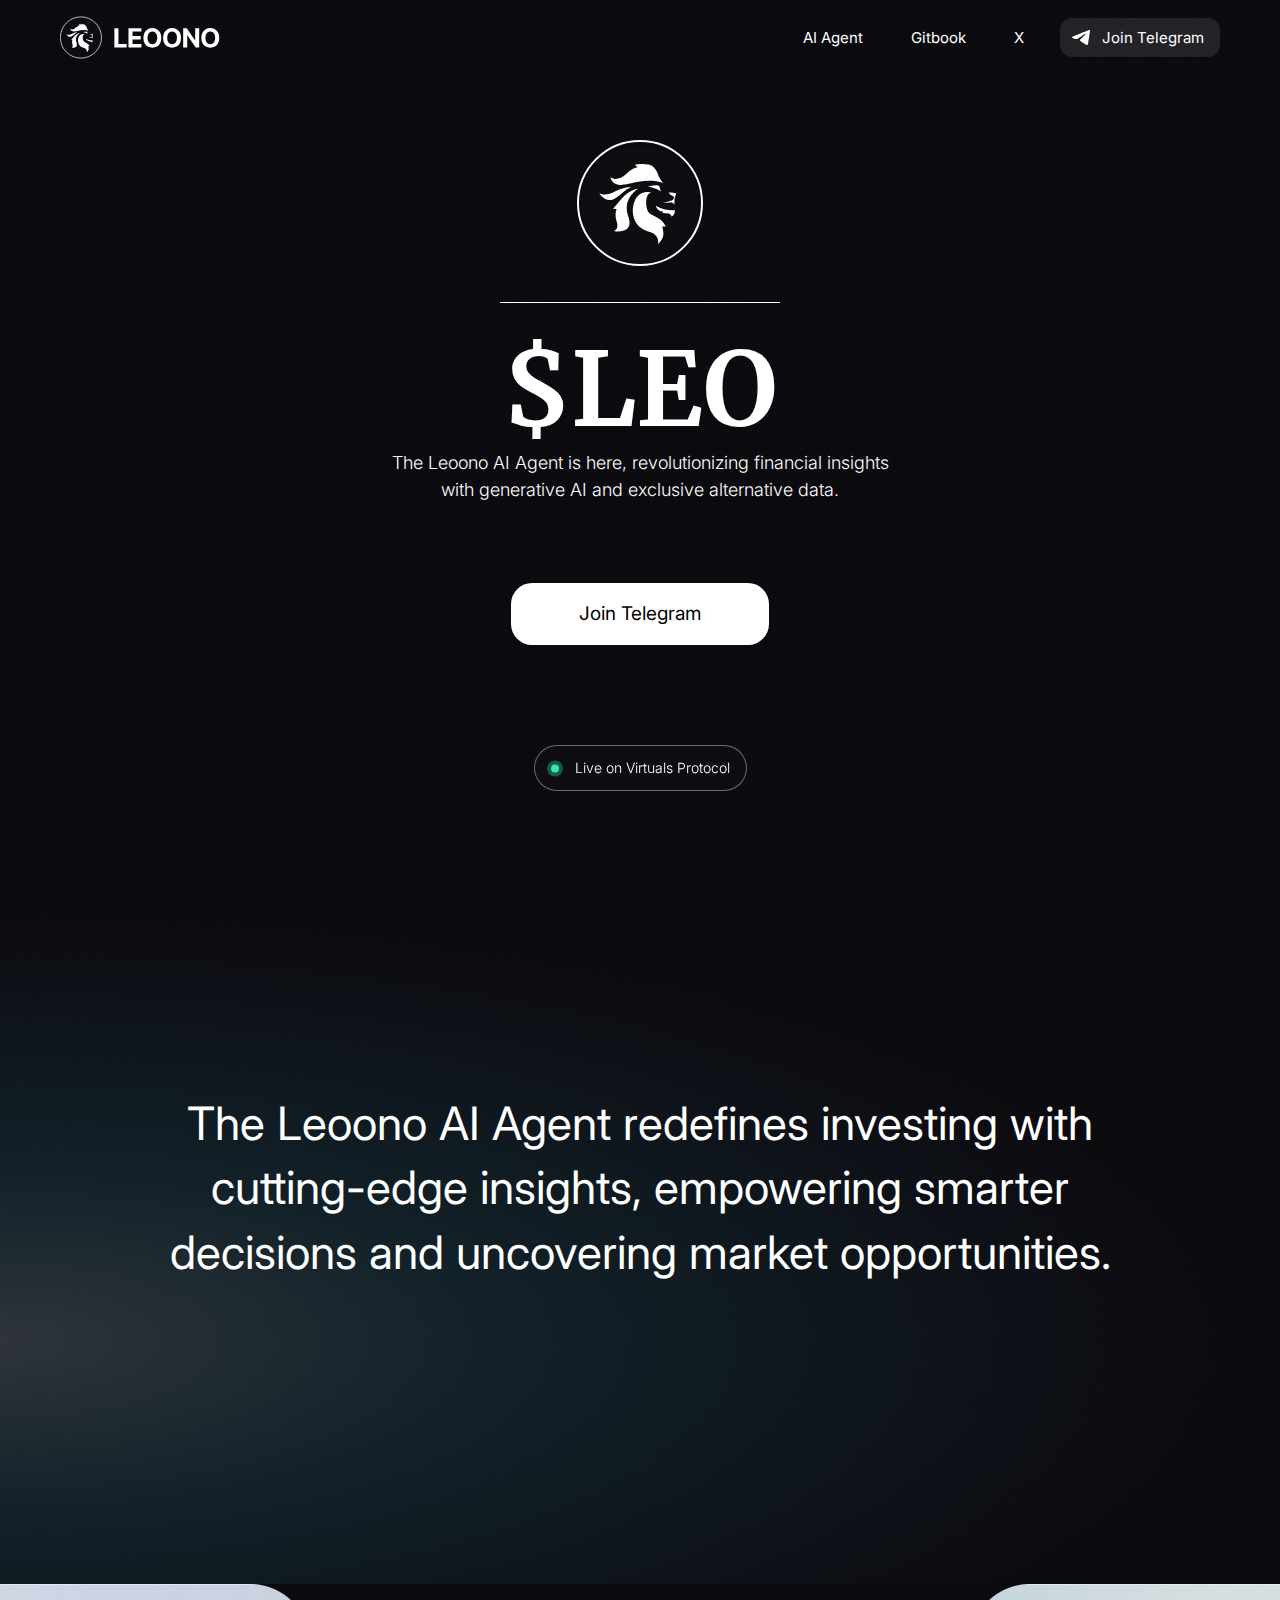
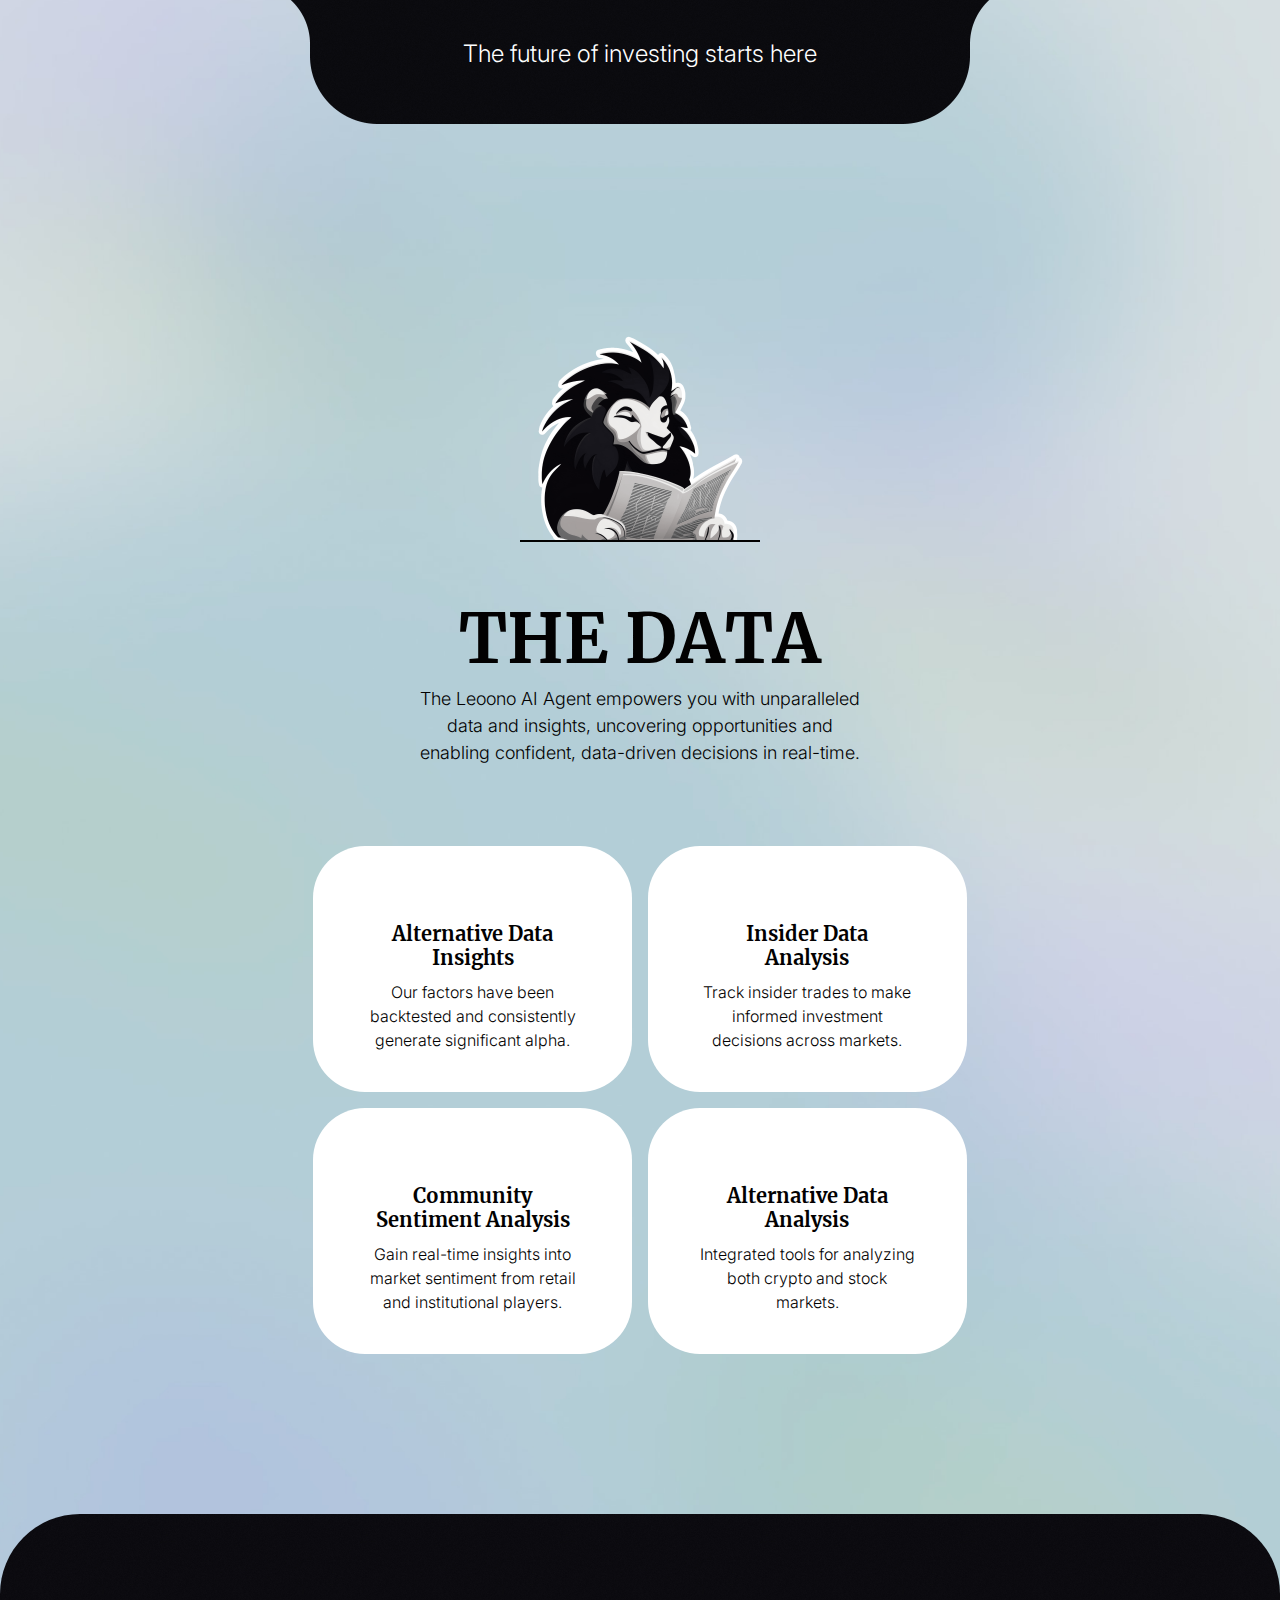
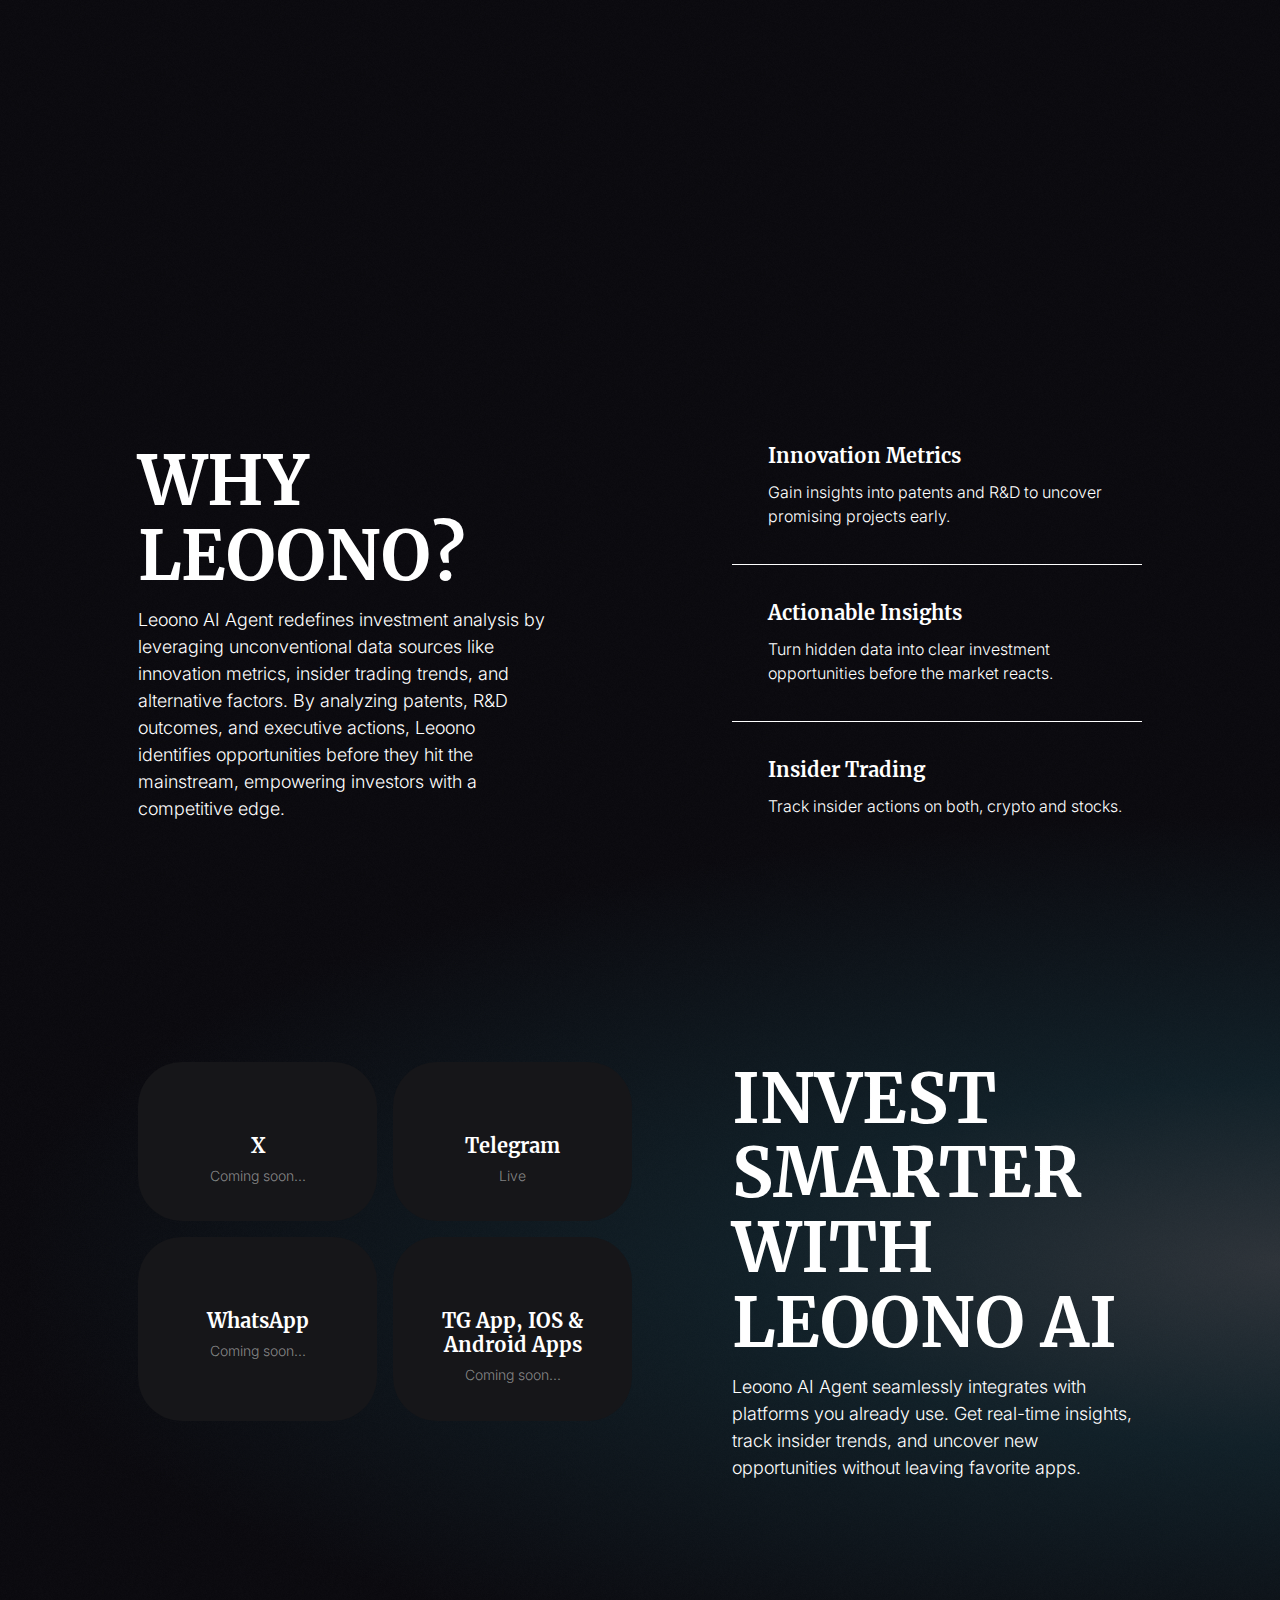
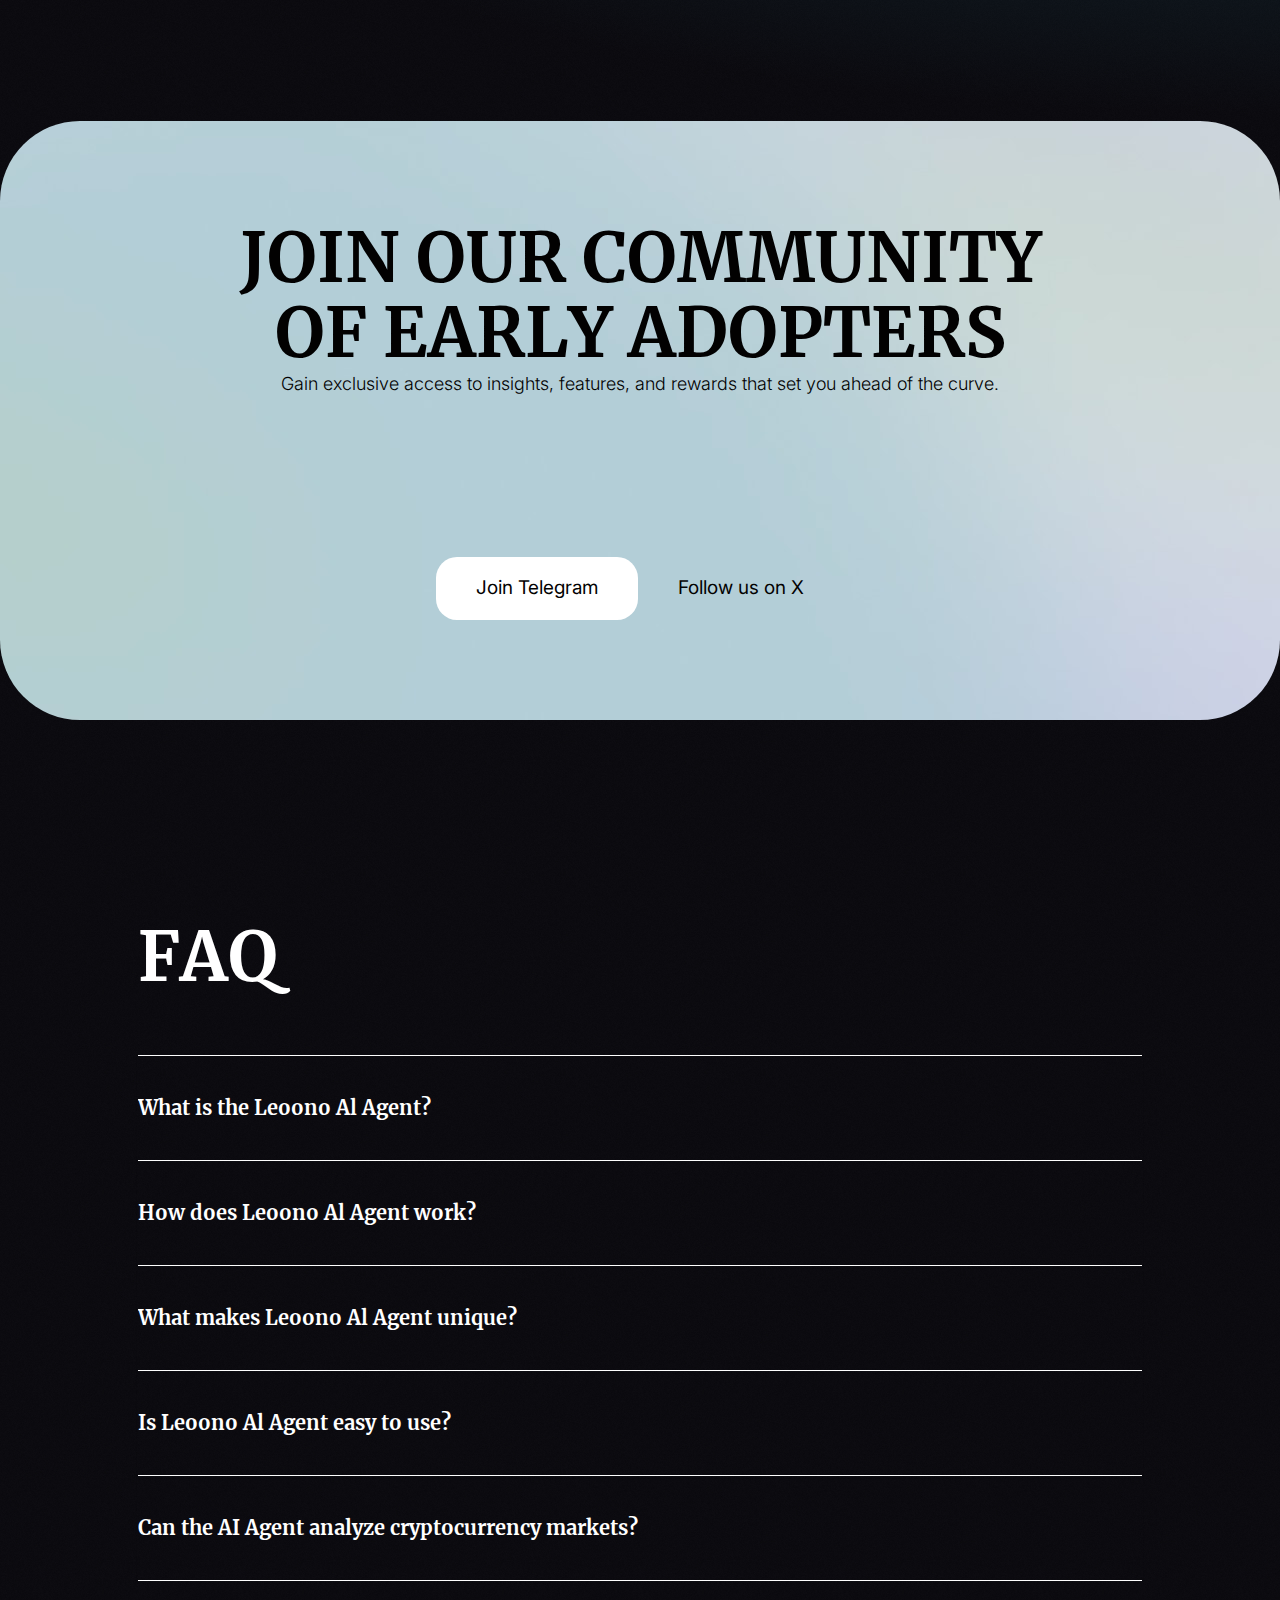
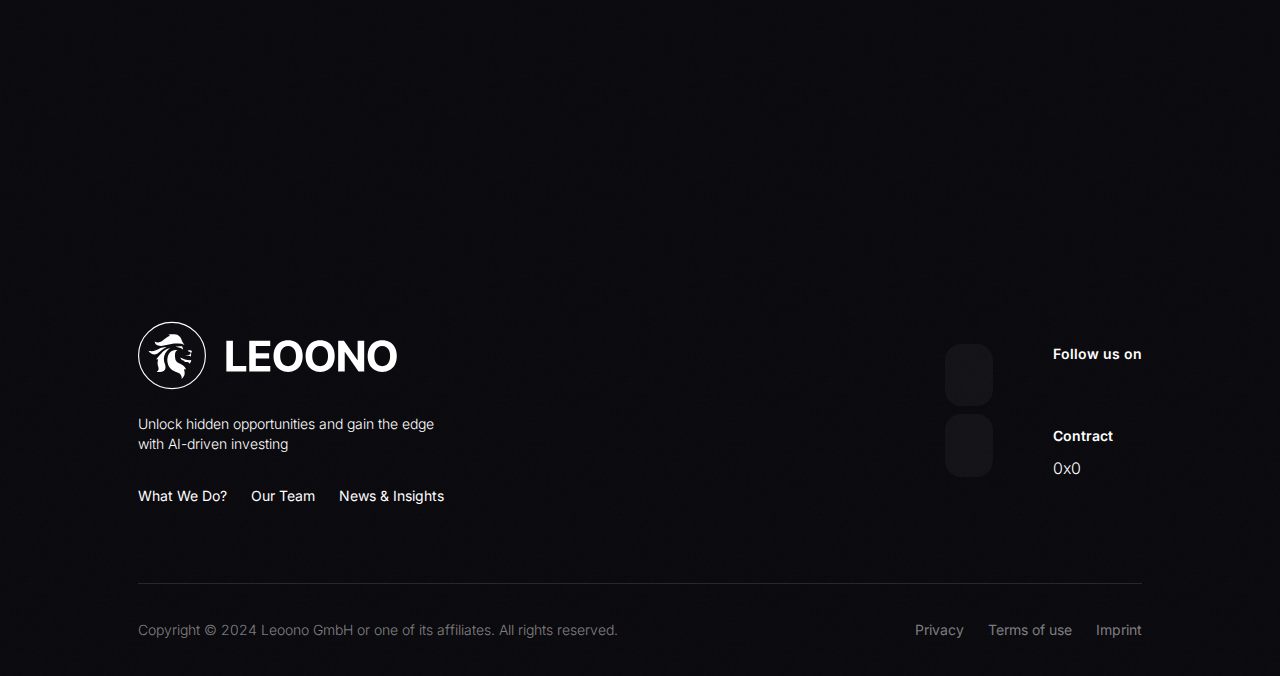
==== index-1.htm @ c2ebe798 "1" ====
﻿<!DOCTYPE html><!-- Last Published: Wed Jan 15 2025 14:28:00 GMT+0000 (Coordinated Universal Time) --><html data-wf-domain="agent.leoono.com" data-wf-page="677e5d6393283089925c8d5f" data-wf-site="677e5d6393283089925c8d58" lang="en"><head><meta charset="utf-8"><title>The Leoono AI Agent</title><meta content="Leoono AI Agent brings institutional-grade insights to everyday investors. Access unique data, insider trends, and cutting-edge analytics designed to empower smarter investment decisions" name="description"><meta content="The Leoono AI Agent" property="og:title"><meta content="Leoono AI Agent brings institutional-grade insights to everyday investors. Access unique data, insider trends, and cutting-edge analytics designed to empower smarter investment decisions" property="og:description"><meta content="https://cdn.prod.website-files.com/677e5d6393283089925c8d58/6787c1eefdd33c87a359457e_leo.png" property="og:image"><meta content="The Leoono AI Agent" property="twitter:title"><meta content="Leoono AI Agent brings institutional-grade insights to everyday investors. Access unique data, insider trends, and cutting-edge analytics designed to empower smarter investment decisions" property="twitter:description"><meta content="https://cdn.prod.website-files.com/677e5d6393283089925c8d58/6787c1eefdd33c87a359457e_leo.png" property="twitter:image"><meta property="og:type" content="website"><meta content="summary_large_image" name="twitter:card"><meta content="width=device-width, initial-scale=1" name="viewport"><link href="leoono-ai.b01bebd6c-1.css" rel="stylesheet" type="text/css"><link href="https://fonts.googleapis.com" rel="preconnect"><link href="https://fonts.gstatic.com" rel="preconnect" crossorigin="anonymous"><script src="webfont-1.js" type="text/javascript"></script><script type="text/javascript">WebFont.load({  google: {    families: ["Merriweather:300,300italic,400,400italic,700,700italic,900,900italic","Inter:300,regular,500,600,700,800,300italic,italic,500italic,600italic,700italic,800italic"]  }});</script><script type="text/javascript">!function(o, c){var n=c.documentElement,t=" w-mod-";n.className+=t+"js",("ontouchstart"in o||o.DocumentTouch&&c instanceof DocumentTouch)&&(n.className+=t+"touch")}(window,document);</script><link href="6787c2a760c5b2776cb82259_favicon-32x32-1.png" rel="shortcut icon" type="image/x-icon"><link href="webclip-1.png" rel="apple-touch-icon"><style>
.accordion-body.js-accordion-body {
	display: none;
}

.accordion__item.active .faq-plus {
	display: none;
}

.accordion__item.active .faq-minus {
	display: block;
}

.gradient-left {
background: radial-gradient(99.04% 48.05% at 0% 50%, rgba(158, 184, 194, 0.24) 0%, rgba(37, 103, 120, 0.24) 40.37%, rgba(0, 0, 0, 0.00) 100%);
}

.gradient-right {
background: radial-gradient(103.06% 50% at 100% 50%, rgba(158, 184, 194, 0.24) 0%, rgba(37, 103, 120, 0.24) 40.37%, rgba(0, 0, 0, 0.00) 100%);
}

</style></head><body class="body"><div data-animation="default" class="navbar w-nav" data-easing2="ease" data-easing="ease" data-collapse="medium" role="banner" data-no-scroll="1" data-duration="400" data-doc-height="1"><div class="container-large w-container"><div class="nav-wrapper"><a href="#" class="brand w-nav-brand"><img src="677e62c31dce124094ea594a_Logo-1.svg" loading="lazy" alt="" class="nav-logo"></a><nav role="navigation" class="nav-menu w-nav-menu"><a href="https://t.me/" target="_blank" class="nav-link w-nav-link">AI Agent</a><a href="" target="_blank" class="nav-link w-nav-link">Gitbook</a><a href="https://x.com/ai_leoono" target="_blank" class="nav-link w-nav-link">X</a><a href="https://t.me/" target="_blank" class="button-small w-inline-block"><img src="677e63b4fb57016ef18ffbdf_Telegtam-icon-1.svg" loading="lazy" alt=""><p class="button-text nav">Join Telegram</p></a></nav><div class="menu-button w-nav-button"><img src="67801ebac8f97428906d1838_menu-1.svg" loading="lazy" alt="" class="image-2"></div></div></div></div><section class="section"><div class="hero"><div class="logo-icon"><img src="677e65af3e0af5073d57ee8a_logo-icon-1.svg" loading="lazy" alt="" class="logo-sign"></div><div class="divider"></div><div class="hero-text-wrapper"><h1 class="heading">$LEO</h1><p class="body-large">The Leoono AI Agent is here, revolutionizing financial insights with generative AI and exclusive alternative data.</p></div><a href="https://t.me/" target="_blank" class="button w-inline-block"><p class="button-text">Join Telegram</p></a><div class="badge hero-badge"><img src="677e7736e61606eb066d9fef_dot-1.svg" loading="lazy" alt=""><p class="caption">Live on Virtuals Protocol</p></div></div><div class="hero-animation-wrapper"><div class="hero-animation" data-w-id="6893316a-523c-7c7b-d406-7220c2ce1e89" data-animation-type="spline" data-spline-url="https://prod.spline.design/KT6cWbvZYXccBeTW/scene.splinecode"><canvas></canvas></div></div><div class="intro"><div class="w-layout-blockcontainer container w-container"><p class="display-1">The Leoono AI Agent redefines investing with cutting-edge insights, empowering smarter decisions and uncovering market opportunities.</p></div><div class="gradient-wrapper"><div class="gradient-left"></div></div></div></section><section class="features"><div class="shape"><h5 class="heading-2">The future of investing starts here</h5></div><div class="features-wrapper"><img src="677e84299225d9a840fe8b0f_lion-1.png" loading="lazy" alt="" class="lion-img"><div class="features-title-wrapper"><h2 class="dark"><strong>The Data</strong></h2><p class="body-large dark _460">The Leoono AI Agent empowers you with unparalleled data and insights, uncovering opportunities and enabling confident, data-driven decisions in real-time.</p></div><div class="features-items-wrapper"><div class="features-item"><img src="677e5d6393283089925c8d58/677e812773335a1acba0fd00_Frame%2037-1.svg" loading="lazy" alt=""><div class="features-item-title"><h3 class="h5 dark"><strong>Alternative Data Insights</strong></h3><p class="body-base dark">Our factors have been backtested and consistently generate significant alpha.</p></div></div><div class="features-item"><img src="677e5d6393283089925c8d58/677e8127e537fe8da7f9a811_Frame%2037-1-1.svg" loading="lazy" alt=""><div class="features-item-title"><h3 class="h5 dark"><strong>Insider Data <br>Analysis</strong></h3><p class="body-base dark">Track insider trades to make informed investment decisions across markets.</p></div></div><div class="features-item"><img src="677e5d6393283089925c8d58/677e812798b11060b90df37c_Frame%2037-2-1.svg" loading="lazy" alt=""><div class="features-item-title"><h3 class="h5 dark"><strong>Community Sentiment Analysis</strong></h3><p class="body-base dark">Gain real-time insights into market sentiment from retail and institutional players.</p></div></div><div class="features-item"><img src="677e5d6393283089925c8d58/677e812755722fbd98c75a39_Frame%2037-3-1.svg" loading="lazy" alt=""><div class="features-item-title"><h3 class="h5 dark">Alternative Data Analysis</h3><p class="body-base dark">Integrated tools for analyzing both crypto and stock markets.</p></div></div></div></div></section><section class="section-2"><div class="animation-wrapper"><div class="spline-scene" data-w-id="0d672c23-0e26-91f8-4ebc-6e582e44429b" data-animation-type="spline" data-spline-url="https://prod.spline.design/3Xr2rA0biK6mKIgL/scene.splinecode"><canvas></canvas></div></div><div class="w-layout-blockcontainer container w-container"><div class="content-row"><div class="content-column"><h2 class="left">Why LEoono?</h2><p class="body-large left">Leoono AI Agent redefines investment analysis by leveraging unconventional data sources like innovation metrics, insider trading trends, and alternative factors. By analyzing patents, R&amp;D outcomes, and executive actions, Leoono identifies opportunities before they hit the mainstream, empowering investors with a competitive edge.</p></div><div class="content-column unique-data"><div class="unique-data-item"><img src="677e5d6393283089925c8d58/677fbdb81e88cc81c73046e1_analyse%201-1.svg" loading="lazy" alt="" class="ud-icon"><div class="unique-data-content"><h3 class="h5 left"><strong>Innovation Metrics</strong></h3><p class="body-base left">Gain insights into patents and R&amp;D to uncover promising projects early.</p></div></div><div class="unique-data-item"><img src="677e5d6393283089925c8d58/677fbdb8b3368bb55a991037_bullseye-pointer%201-1.svg" loading="lazy" alt="" class="ud-icon"><div class="unique-data-content"><h3 class="h5 left">Actionable Insights</h3><p class="body-base left">Turn hidden data into clear investment opportunities before the market reacts.</p></div></div><div class="unique-data-item last"><img src="677e5d6393283089925c8d58/677fbdb8865f4a799892449e_chart-scatter%201-1.svg" loading="lazy" alt="" class="ud-icon"><div class="unique-data-content"><h3 class="h5 left">Insider Trading</h3><p class="body-base left">Track insider actions on both, crypto and stocks.</p></div></div></div></div><div class="content-row"><div class="content-column sm-agent"><div class="w-layout-grid grid"><div id="w-node-da20e0db-6f13-a7cc-718d-41ab4ed3125d-925c8d5f" class="sm-item"><img src="677fbf79865f4a79989449c4_Frame-1.svg" loading="lazy" alt=""><div class="sm-item-content"><h3 class="h5">X</h3><p class="caption gray">Coming soon...</p></div></div><div id="w-node-_4c80771d-29b5-2e74-2363-97ee6dd30d7b-925c8d5f" class="sm-item"><img src="677e5d6393283089925c8d58/677fbf79ea80976c42c83dc3_telegram-1%201-1.svg" loading="lazy" alt=""><div class="sm-item-content"><h3 class="h5">Telegram</h3><p class="caption gray">Live</p></div></div><div id="w-node-_363a466f-6a3e-ce3c-e7e7-cc4d12f38021-925c8d5f" class="sm-item"><img src="677fbf7970cfa52b6362d4b8_Frame-1-1.svg" loading="lazy" alt=""><div class="sm-item-content"><h3 class="h5">WhatsApp</h3><p class="caption gray">Coming soon...</p></div></div><div id="w-node-f52961f3-c26c-91b3-c4eb-cf43a803125b-925c8d5f" class="sm-item"><img src="677fbf79be018b4f95cd2419_Frame-2-1.svg" loading="lazy" alt=""><div class="sm-item-content"><h3 class="h5">TG App, IOS &amp; Android Apps</h3><p class="caption gray">Coming soon...</p></div></div></div></div><div class="content-column"><h2 class="left">Invest Smarter with Leoono AI</h2><p class="body-large left">Leoono AI Agent seamlessly integrates with platforms you already use. Get real-time insights, track insider trends, and uncover new opportunities without leaving favorite apps.</p></div></div></div><div class="w-layout-blockcontainer container-large w-container"><div class="main-cta"><div class="cta-wrapper"><h2 class="dark">Join our community of early adopters</h2><p class="body-large dark">Gain exclusive access to insights, features, and rewards that set you ahead of the curve.</p><img src="677fc1460fdb623b5b4ea68f_community-1.png" loading="lazy" sizes="(max-width: 479px) 100vw, 300px" srcset="677fc1460fdb623b5b4ea68f_community-p-500-1.png 500w, 677fc1460fdb623b5b4ea68f_community-1.png 604w" alt="" class="community-img"><div class="cta-buttons-wrapper"><a href="https://t.me/leoono_official" target="_blank" class="button cta w-inline-block"><p class="button-text">Join Telegram</p></a><a href="https://x.com/ai_leoono" target="_blank" class="button cta secondary w-inline-block"><p class="button-text">Follow us on X</p></a></div></div></div></div><div class="w-layout-blockcontainer container w-container"><h2 class="left">FAQ</h2><div data-ix="fade-up-1" class="accordion js-accordion"><div class="accordion__item js-accordion-item"><div class="accordion-header js-accordion-header"><h5 class="question-text">What is the Leoono Al Agent?</h5><img src="677fc71fc3d936dddc5dc2de_minus-1.svg" loading="lazy" alt="" class="faq-minus"><img src="677fc71f5919825783c9b85c_plus-1.svg" loading="lazy" alt="" class="faq-plus"></div><div data-ix="hide-on-load" class="accordion-body js-accordion-body"><div class="accordion-body__contents">Leoono AI Agent is an advanced investment assistant designed to provide real-time insights, analyze insider trading data, and utilize alternative factors to help investors make smarter decisions. There will be a Telegram Mini App and an IOS and Android App. The team has worked in the past 3 years with financial service companies all over the world and is building the most advanced platform for retail investors.</div></div></div><div class="accordion__item js-accordion-item"><div class="accordion-header js-accordion-header"><h5 class="question-text">How does Leoono Al Agent work?</h5><img src="677fc71f5919825783c9b85c_plus-1.svg" loading="lazy" alt="" class="faq-plus"><img src="677fc71fc3d936dddc5dc2de_minus-1.svg" loading="lazy" alt="" class="faq-minus"></div><div data-ix="hide-on-load" class="accordion-body js-accordion-body"><div class="accordion-body__contents">The AI Agent collects and processes data from various sources, including insider trading records, market trends, and alternative data. It applies advanced algorithms to provide actionable insights and personalized recommendations. The AI Agent is currently available on Telegram and can be tested. The full capabilities will be released in Q1 2025 together with the App.</div></div></div><div class="accordion__item js-accordion-item"><div class="accordion-header js-accordion-header"><h5 class="question-text">What makes Leoono Al Agent unique?</h5><img src="677fc71f5919825783c9b85c_plus-1.svg" loading="lazy" alt="" class="faq-plus"><img src="677fc71fc3d936dddc5dc2de_minus-1.svg" loading="lazy" alt="" class="faq-minus"></div><div data-ix="hide-on-load" class="accordion-body js-accordion-body"><div class="accordion-body__contents">Leoono AI Agent combines institutional-grade alternative data, cutting-edge AI, and insider trading analytics. Its ability to democratize this level of data access sets it apart from other tools. Besides of that we are implementing a unique user experience to access community related data.</div></div></div><div class="accordion__item js-accordion-item"><div class="accordion-header js-accordion-header"><h5 class="question-text">Is Leoono Al Agent easy to use?</h5><img src="677fc71f5919825783c9b85c_plus-1.svg" loading="lazy" alt="" class="faq-plus"><img src="677fc71fc3d936dddc5dc2de_minus-1.svg" loading="lazy" alt="" class="faq-minus"></div><div data-ix="hide-on-load" class="accordion-body js-accordion-body"><div class="accordion-body__contents">Leoono AI Agent is designed for both retail and institutional investors. Whether you’re a seasoned trader or a newcomer, the AI Agent offers tools to improve your investment strategies. Currently it can be used to check investments with our factors.</div></div></div><div class="accordion__item js-accordion-item"><div class="accordion-header js-accordion-header"><h5 class="question-text"><strong> Can the AI Agent analyze cryptocurrency markets?</strong></h5><img src="677fc71f5919825783c9b85c_plus-1.svg" loading="lazy" alt="" class="faq-plus"><img src="677fc71fc3d936dddc5dc2de_minus-1.svg" loading="lazy" alt="" class="faq-minus"></div><div data-ix="hide-on-load" class="accordion-body js-accordion-body"><div class="accordion-body__contents">Yes, the Leoono AI Agent will include features specifically designed to track cryptocurrency trends, whale movements, and on-chain data.</div></div></div></div></div><div class="gradient-wrapper data-block"><div class="gradient-right"></div></div></section><section class="footer"><div class="w-layout-blockcontainer container w-container"><div class="top-footer"><div class="company-info"><div class="footer-logo-wrapper"><img src="677e62c31dce124094ea594a_Logo-1.svg" loading="lazy" alt="" class="nav-logo footer"><p class="caption footer">Unlock hidden opportunities and gain the edge with AI-driven investing</p></div><div class="footer-links"><a href="https://www.leoono.com/what-we-do" target="_blank" class="link-small">What We Do?</a><a href="https://www.leoono.com/our-team" target="_blank" class="link-small">Our Team</a><a href="https://www.leoono.com/news-insights" target="_blank" class="link-small">News &amp; Insights</a></div></div><div class="crypto-info"><div class="tracking-tools-wrapper"><a href="https://dexscreener.com/" target="_blank" class="tracking-tool w-inline-block"><img src="677fcd247962fbc72b71ae7c_dex-1.svg" loading="lazy" alt="" class="image-3"></a><a href="https://www.geckoterminal.com/base/pools/" target="_blank" class="tracking-tool w-inline-block"><img src="677fcd2400269f526be4482f_gecko-1.png" loading="lazy" alt="" class="gecko-img"></a></div><div class="div-block"><div class="sm-info"><h5 class="heading-3">Follow us on</h5><div class="sm-links"><a href="https://x.com/ai_leoono" target="_blank" class="w-inline-block"><img src="677fceaed00d7ac187e6ad47_Frame-1.svg" loading="lazy" alt=""></a><a href="" target="_blank" class="w-inline-block"><img src="677fceae4c3084ed7598454c_Frame-1-1.svg" loading="lazy" alt=""></a><a href="" target="_blank" class="w-inline-block"><img src="677fceae00269f526be628e6_Frame-2-1.svg" loading="lazy" alt=""></a><a href="" target="_blank" class="w-inline-block"><img src="677fceaef9490909b83c40e2_Frame-3-1.svg" loading="lazy" alt=""></a></div></div><div class="sm-info"><h5 class="heading-3">Contract</h5><a href="https://app.virtuals.io/virtuals/" target="_blank" class="contract w-inline-block"><p class="body-base">0x0</p><img src="677fd04f463c2cbeae3af6bd_arrow-up-right-1.svg" loading="lazy" alt=""></a></div></div></div></div><div class="bottom-footer"><p class="caption gray footer">Copyright © 2024 Leoono GmbH or one of its affiliates. All rights reserved.</p><div class="footer-links"><a href="https://www.leoono.com/impressum-und-datenschutz" target="_blank" class="link-small gray">Privacy</a><a href="https://www.leoono.com/impressum-und-datenschutz" target="_blank" class="link-small gray">Terms of use</a><a href="https://www.leoono.com/impressum-und-datenschutz" target="_blank" class="link-small gray">Imprint</a></div></div></div></section><script src="jquery-3.5.1.min.dc5e7f18c8-1.js?site=677e5d6393283089925c8d58" type="text/javascript" integrity="sha256-9/aliU8dGd2tb6OSsuzixeV4y/faTqgFtohetphbbj0=" crossorigin="anonymous"></script><script src="leoono-ai.697a9a448c146ee44a325833af70e59d-1.js" type="text/javascript"></script><script>
var accordion = (function(){
  
  var $accordion = $('.js-accordion');
  var $accordion_header = $accordion.find('.js-accordion-header');
  var $accordion_item = $('.js-accordion-item');
 
  // default settings 
  var settings = {
    // animation speed
    speed: 400,
    
    // close all other accordion items if true
    oneOpen: false,
  };
    
  return {
    // pass configurable object literal
    init: function($settings) {
      $accordion_header.on('click', function() {
        accordion.toggle($(this));
      });
      
      $.extend(settings, $settings); 
      
      // ensure only one accordion is active if oneOpen is true
      if(settings.oneOpen && $('.js-accordion-item.active').length > 1) {
        $('.js-accordion-item.active:not(:first)').removeClass('active');
      }
      
      // reveal the active accordion bodies
      $('.js-accordion-item.active').find('> .js-accordion-body').show();
    },
    toggle: function($this) {
            
      if(settings.oneOpen && $this[0] != $this.closest('.js-accordion').find('> .js-accordion-item.active > .js-accordion-header')[0]) {
        $this.closest('.js-accordion')
               .find('> .js-accordion-item') 
               .removeClass('active')
               .find('.js-accordion-body')
               .slideUp()
      }
      
      // show/hide the clicked accordion item
      $this.closest('.js-accordion-item').toggleClass('active');
      $this.next().stop().slideToggle(settings.speed);
    }
  }
})();

$(document).ready(function(){
  accordion.init({ speed: 300, oneOpen: true });
});
</script>


</body></html>
---- leoono-ai.b01bebd6c-1.css ----
﻿html {
  -webkit-text-size-adjust: 100%;
  -ms-text-size-adjust: 100%;
  font-family: sans-serif;
}

body {
  margin: 0;
}

article, aside, details, figcaption, figure, footer, header, hgroup, main, menu, nav, section, summary {
  display: block;
}

audio, canvas, progress, video {
  vertical-align: baseline;
  display: inline-block;
}

audio:not([controls]) {
  height: 0;
  display: none;
}

[hidden], template {
  display: none;
}

a {
  background-color: #0000;
}

a:active, a:hover {
  outline: 0;
}

abbr[title] {
  border-bottom: 1px dotted;
}

b, strong {
  font-weight: bold;
}

dfn {
  font-style: italic;
}

h1 {
  margin: .67em 0;
  font-size: 2em;
}

mark {
  color: #000;
  background: #ff0;
}

small {
  font-size: 80%;
}

sub, sup {
  vertical-align: baseline;
  font-size: 75%;
  line-height: 0;
  position: relative;
}

sup {
  top: -.5em;
}

sub {
  bottom: -.25em;
}

img {
  border: 0;
}

svg:not(:root) {
  overflow: hidden;
}

hr {
  box-sizing: content-box;
  height: 0;
}

pre {
  overflow: auto;
}

code, kbd, pre, samp {
  font-family: monospace;
  font-size: 1em;
}

button, input, optgroup, select, textarea {
  color: inherit;
  font: inherit;
  margin: 0;
}

button {
  overflow: visible;
}

button, select {
  text-transform: none;
}

button, html input[type="button"], input[type="reset"] {
  -webkit-appearance: button;
  cursor: pointer;
}

button[disabled], html input[disabled] {
  cursor: default;
}

button::-moz-focus-inner, input::-moz-focus-inner {
  border: 0;
  padding: 0;
}

input {
  line-height: normal;
}

input[type="checkbox"], input[type="radio"] {
  box-sizing: border-box;
  padding: 0;
}

input[type="number"]::-webkit-inner-spin-button, input[type="number"]::-webkit-outer-spin-button {
  height: auto;
}

input[type="search"] {
  -webkit-appearance: none;
}

input[type="search"]::-webkit-search-cancel-button, input[type="search"]::-webkit-search-decoration {
  -webkit-appearance: none;
}

legend {
  border: 0;
  padding: 0;
}

textarea {
  overflow: auto;
}

optgroup {
  font-weight: bold;
}

table {
  border-collapse: collapse;
  border-spacing: 0;
}

td, th {
  padding: 0;
}

@font-face {
  font-family: webflow-icons;
  src: url("[data-uri]") format("truetype");
  font-weight: normal;
  font-style: normal;
}

[class^="w-icon-"], [class*=" w-icon-"] {
  speak: none;
  font-variant: normal;
  text-transform: none;
  -webkit-font-smoothing: antialiased;
  -moz-osx-font-smoothing: grayscale;
  font-style: normal;
  font-weight: normal;
  line-height: 1;
  font-family: webflow-icons !important;
}

.w-icon-slider-right:before {
  content: "";
}

.w-icon-slider-left:before {
  content: "";
}

.w-icon-nav-menu:before {
  content: "";
}

.w-icon-arrow-down:before, .w-icon-dropdown-toggle:before {
  content: "";
}

.w-icon-file-upload-remove:before {
  content: "";
}

.w-icon-file-upload-icon:before {
  content: "";
}

* {
  box-sizing: border-box;
}

html {
  height: 100%;
}

body {
  color: #333;
  background-color: #fff;
  min-height: 100%;
  margin: 0;
  font-family: Arial, sans-serif;
  font-size: 14px;
  line-height: 20px;
}

img {
  vertical-align: middle;
  max-width: 100%;
  display: inline-block;
}

html.w-mod-touch * {
  background-attachment: scroll !important;
}

.w-block {
  display: block;
}

.w-inline-block {
  max-width: 100%;
  display: inline-block;
}

.w-clearfix:before, .w-clearfix:after {
  content: " ";
  grid-area: 1 / 1 / 2 / 2;
  display: table;
}

.w-clearfix:after {
  clear: both;
}

.w-hidden {
  display: none;
}

.w-button {
  color: #fff;
  line-height: inherit;
  cursor: pointer;
  background-color: #3898ec;
  border: 0;
  border-radius: 0;
  padding: 9px 15px;
  text-decoration: none;
  display: inline-block;
}

input.w-button {
  -webkit-appearance: button;
}

html[data-w-dynpage] [data-w-cloak] {
  color: #0000 !important;
}

.w-code-block {
  margin: unset;
}

pre.w-code-block code {
  all: inherit;
}

.w-optimization {
  display: contents;
}

.w-webflow-badge, .w-webflow-badge > img {
  box-sizing: unset;
  width: unset;
  height: unset;
  max-height: unset;
  max-width: unset;
  min-height: unset;
  min-width: unset;
  margin: unset;
  padding: unset;
  float: unset;
  clear: unset;
  border: unset;
  border-radius: unset;
  background: unset;
  background-image: unset;
  background-position: unset;
  background-size: unset;
  background-repeat: unset;
  background-origin: unset;
  background-clip: unset;
  background-attachment: unset;
  background-color: unset;
  box-shadow: unset;
  transform: unset;
  direction: unset;
  font-family: unset;
  font-weight: unset;
  color: unset;
  font-size: unset;
  line-height: unset;
  font-style: unset;
  font-variant: unset;
  text-align: unset;
  letter-spacing: unset;
  -webkit-text-decoration: unset;
  text-decoration: unset;
  text-indent: unset;
  text-transform: unset;
  list-style-type: unset;
  text-shadow: unset;
  vertical-align: unset;
  cursor: unset;
  white-space: unset;
  word-break: unset;
  word-spacing: unset;
  word-wrap: unset;
  transition: unset;
}

.w-webflow-badge {
  white-space: nowrap;
  cursor: pointer;
  box-shadow: 0 0 0 1px #0000001a, 0 1px 3px #0000001a;
  visibility: visible !important;
  opacity: 1 !important;
  z-index: 2147483647 !important;
  color: #aaadb0 !important;
  overflow: unset !important;
  background-color: #fff !important;
  border-radius: 3px !important;
  width: auto !important;
  height: auto !important;
  margin: 0 !important;
  padding: 6px !important;
  font-size: 12px !important;
  line-height: 14px !important;
  text-decoration: none !important;
  display: inline-block !important;
  position: fixed !important;
  inset: auto 12px 12px auto !important;
  transform: none !important;
}

.w-webflow-badge > img {
  position: unset;
  visibility: unset !important;
  opacity: 1 !important;
  vertical-align: middle !important;
  display: inline-block !important;
}

h1, h2, h3, h4, h5, h6 {
  margin-bottom: 10px;
  font-weight: bold;
}

h1 {
  margin-top: 20px;
  font-size: 38px;
  line-height: 44px;
}

h2 {
  margin-top: 20px;
  font-size: 32px;
  line-height: 36px;
}

h3 {
  margin-top: 20px;
  font-size: 24px;
  line-height: 30px;
}

h4 {
  margin-top: 10px;
  font-size: 18px;
  line-height: 24px;
}

h5 {
  margin-top: 10px;
  font-size: 14px;
  line-height: 20px;
}

h6 {
  margin-top: 10px;
  font-size: 12px;
  line-height: 18px;
}

p {
  margin-top: 0;
  margin-bottom: 10px;
}

blockquote {
  border-left: 5px solid #e2e2e2;
  margin: 0 0 10px;
  padding: 10px 20px;
  font-size: 18px;
  line-height: 22px;
}

figure {
  margin: 0 0 10px;
}

figcaption {
  text-align: center;
  margin-top: 5px;
}

ul, ol {
  margin-top: 0;
  margin-bottom: 10px;
  padding-left: 40px;
}

.w-list-unstyled {
  padding-left: 0;
  list-style: none;
}

.w-embed:before, .w-embed:after {
  content: " ";
  grid-area: 1 / 1 / 2 / 2;
  display: table;
}

.w-embed:after {
  clear: both;
}

.w-video {
  width: 100%;
  padding: 0;
  position: relative;
}

.w-video iframe, .w-video object, .w-video embed {
  border: none;
  width: 100%;
  height: 100%;
  position: absolute;
  top: 0;
  left: 0;
}

fieldset {
  border: 0;
  margin: 0;
  padding: 0;
}

button, [type="button"], [type="reset"] {
  cursor: pointer;
  -webkit-appearance: button;
  border: 0;
}

.w-form {
  margin: 0 0 15px;
}

.w-form-done {
  text-align: center;
  background-color: #ddd;
  padding: 20px;
  display: none;
}

.w-form-fail {
  background-color: #ffdede;
  margin-top: 10px;
  padding: 10px;
  display: none;
}

label {
  margin-bottom: 5px;
  font-weight: bold;
  display: block;
}

.w-input, .w-select {
  color: #333;
  vertical-align: middle;
  background-color: #fff;
  border: 1px solid #ccc;
  width: 100%;
  height: 38px;
  margin-bottom: 10px;
  padding: 8px 12px;
  font-size: 14px;
  line-height: 1.42857;
  display: block;
}

.w-input::placeholder, .w-select::placeholder {
  color: #999;
}

.w-input:focus, .w-select:focus {
  border-color: #3898ec;
  outline: 0;
}

.w-input[disabled], .w-select[disabled], .w-input[readonly], .w-select[readonly], fieldset[disabled] .w-input, fieldset[disabled] .w-select {
  cursor: not-allowed;
}

.w-input[disabled]:not(.w-input-disabled), .w-select[disabled]:not(.w-input-disabled), .w-input[readonly], .w-select[readonly], fieldset[disabled]:not(.w-input-disabled) .w-input, fieldset[disabled]:not(.w-input-disabled) .w-select {
  background-color: #eee;
}

textarea.w-input, textarea.w-select {
  height: auto;
}

.w-select {
  background-color: #f3f3f3;
}

.w-select[multiple] {
  height: auto;
}

.w-form-label {
  cursor: pointer;
  margin-bottom: 0;
  font-weight: normal;
  display: inline-block;
}

.w-radio {
  margin-bottom: 5px;
  padding-left: 20px;
  display: block;
}

.w-radio:before, .w-radio:after {
  content: " ";
  grid-area: 1 / 1 / 2 / 2;
  display: table;
}

.w-radio:after {
  clear: both;
}

.w-radio-input {
  float: left;
  margin: 3px 0 0 -20px;
  line-height: normal;
}

.w-file-upload {
  margin-bottom: 10px;
  display: block;
}

.w-file-upload-input {
  opacity: 0;
  z-index: -100;
  width: .1px;
  height: .1px;
  position: absolute;
  overflow: hidden;
}

.w-file-upload-default, .w-file-upload-uploading, .w-file-upload-success {
  color: #333;
  display: inline-block;
}

.w-file-upload-error {
  margin-top: 10px;
  display: block;
}

.w-file-upload-default.w-hidden, .w-file-upload-uploading.w-hidden, .w-file-upload-error.w-hidden, .w-file-upload-success.w-hidden {
  display: none;
}

.w-file-upload-uploading-btn {
  cursor: pointer;
  background-color: #fafafa;
  border: 1px solid #ccc;
  margin: 0;
  padding: 8px 12px;
  font-size: 14px;
  font-weight: normal;
  display: flex;
}

.w-file-upload-file {
  background-color: #fafafa;
  border: 1px solid #ccc;
  flex-grow: 1;
  justify-content: space-between;
  margin: 0;
  padding: 8px 9px 8px 11px;
  display: flex;
}

.w-file-upload-file-name {
  font-size: 14px;
  font-weight: normal;
  display: block;
}

.w-file-remove-link {
  cursor: pointer;
  width: auto;
  height: auto;
  margin-top: 3px;
  margin-left: 10px;
  padding: 3px;
  display: block;
}

.w-icon-file-upload-remove {
  margin: auto;
  font-size: 10px;
}

.w-file-upload-error-msg {
  color: #ea384c;
  padding: 2px 0;
  display: inline-block;
}

.w-file-upload-info {
  padding: 0 12px;
  line-height: 38px;
  display: inline-block;
}

.w-file-upload-label {
  cursor: pointer;
  background-color: #fafafa;
  border: 1px solid #ccc;
  margin: 0;
  padding: 8px 12px;
  font-size: 14px;
  font-weight: normal;
  display: inline-block;
}

.w-icon-file-upload-icon, .w-icon-file-upload-uploading {
  width: 20px;
  margin-right: 8px;
  display: inline-block;
}

.w-icon-file-upload-uploading {
  height: 20px;
}

.w-container {
  max-width: 940px;
  margin-left: auto;
  margin-right: auto;
}

.w-container:before, .w-container:after {
  content: " ";
  grid-area: 1 / 1 / 2 / 2;
  display: table;
}

.w-container:after {
  clear: both;
}

.w-container .w-row {
  margin-left: -10px;
  margin-right: -10px;
}

.w-row:before, .w-row:after {
  content: " ";
  grid-area: 1 / 1 / 2 / 2;
  display: table;
}

.w-row:after {
  clear: both;
}

.w-row .w-row {
  margin-left: 0;
  margin-right: 0;
}

.w-col {
  float: left;
  width: 100%;
  min-height: 1px;
  padding-left: 10px;
  padding-right: 10px;
  position: relative;
}

.w-col .w-col {
  padding-left: 0;
  padding-right: 0;
}

.w-col-1 {
  width: 8.33333%;
}

.w-col-2 {
  width: 16.6667%;
}

.w-col-3 {
  width: 25%;
}

.w-col-4 {
  width: 33.3333%;
}

.w-col-5 {
  width: 41.6667%;
}

.w-col-6 {
  width: 50%;
}

.w-col-7 {
  width: 58.3333%;
}

.w-col-8 {
  width: 66.6667%;
}

.w-col-9 {
  width: 75%;
}

.w-col-10 {
  width: 83.3333%;
}

.w-col-11 {
  width: 91.6667%;
}

.w-col-12 {
  width: 100%;
}

.w-hidden-main {
  display: none !important;
}

@media screen and (max-width: 991px) {
  .w-container {
    max-width: 728px;
  }

  .w-hidden-main {
    display: inherit !important;
  }

  .w-hidden-medium {
    display: none !important;
  }

  .w-col-medium-1 {
    width: 8.33333%;
  }

  .w-col-medium-2 {
    width: 16.6667%;
  }

  .w-col-medium-3 {
    width: 25%;
  }

  .w-col-medium-4 {
    width: 33.3333%;
  }

  .w-col-medium-5 {
    width: 41.6667%;
  }

  .w-col-medium-6 {
    width: 50%;
  }

  .w-col-medium-7 {
    width: 58.3333%;
  }

  .w-col-medium-8 {
    width: 66.6667%;
  }

  .w-col-medium-9 {
    width: 75%;
  }

  .w-col-medium-10 {
    width: 83.3333%;
  }

  .w-col-medium-11 {
    width: 91.6667%;
  }

  .w-col-medium-12 {
    width: 100%;
  }

  .w-col-stack {
    width: 100%;
    left: auto;
    right: auto;
  }
}

@media screen and (max-width: 767px) {
  .w-hidden-main, .w-hidden-medium {
    display: inherit !important;
  }

  .w-hidden-small {
    display: none !important;
  }

  .w-row, .w-container .w-row {
    margin-left: 0;
    margin-right: 0;
  }

  .w-col {
    width: 100%;
    left: auto;
    right: auto;
  }

  .w-col-small-1 {
    width: 8.33333%;
  }

  .w-col-small-2 {
    width: 16.6667%;
  }

  .w-col-small-3 {
    width: 25%;
  }

  .w-col-small-4 {
    width: 33.3333%;
  }

  .w-col-small-5 {
    width: 41.6667%;
  }

  .w-col-small-6 {
    width: 50%;
  }

  .w-col-small-7 {
    width: 58.3333%;
  }

  .w-col-small-8 {
    width: 66.6667%;
  }

  .w-col-small-9 {
    width: 75%;
  }

  .w-col-small-10 {
    width: 83.3333%;
  }

  .w-col-small-11 {
    width: 91.6667%;
  }

  .w-col-small-12 {
    width: 100%;
  }
}

@media screen and (max-width: 479px) {
  .w-container {
    max-width: none;
  }

  .w-hidden-main, .w-hidden-medium, .w-hidden-small {
    display: inherit !important;
  }

  .w-hidden-tiny {
    display: none !important;
  }

  .w-col {
    width: 100%;
  }

  .w-col-tiny-1 {
    width: 8.33333%;
  }

  .w-col-tiny-2 {
    width: 16.6667%;
  }

  .w-col-tiny-3 {
    width: 25%;
  }

  .w-col-tiny-4 {
    width: 33.3333%;
  }

  .w-col-tiny-5 {
    width: 41.6667%;
  }

  .w-col-tiny-6 {
    width: 50%;
  }

  .w-col-tiny-7 {
    width: 58.3333%;
  }

  .w-col-tiny-8 {
    width: 66.6667%;
  }

  .w-col-tiny-9 {
    width: 75%;
  }

  .w-col-tiny-10 {
    width: 83.3333%;
  }

  .w-col-tiny-11 {
    width: 91.6667%;
  }

  .w-col-tiny-12 {
    width: 100%;
  }
}

.w-widget {
  position: relative;
}

.w-widget-map {
  width: 100%;
  height: 400px;
}

.w-widget-map label {
  width: auto;
  display: inline;
}

.w-widget-map img {
  max-width: inherit;
}

.w-widget-map .gm-style-iw {
  text-align: center;
}

.w-widget-map .gm-style-iw > button {
  display: none !important;
}

.w-widget-twitter {
  overflow: hidden;
}

.w-widget-twitter-count-shim {
  vertical-align: top;
  text-align: center;
  background: #fff;
  border: 1px solid #758696;
  border-radius: 3px;
  width: 28px;
  height: 20px;
  display: inline-block;
  position: relative;
}

.w-widget-twitter-count-shim * {
  pointer-events: none;
  -webkit-user-select: none;
  user-select: none;
}

.w-widget-twitter-count-shim .w-widget-twitter-count-inner {
  text-align: center;
  color: #999;
  font-family: serif;
  font-size: 15px;
  line-height: 12px;
  position: relative;
}

.w-widget-twitter-count-shim .w-widget-twitter-count-clear {
  display: block;
  position: relative;
}

.w-widget-twitter-count-shim.w--large {
  width: 36px;
  height: 28px;
}

.w-widget-twitter-count-shim.w--large .w-widget-twitter-count-inner {
  font-size: 18px;
  line-height: 18px;
}

.w-widget-twitter-count-shim:not(.w--vertical) {
  margin-left: 5px;
  margin-right: 8px;
}

.w-widget-twitter-count-shim:not(.w--vertical).w--large {
  margin-left: 6px;
}

.w-widget-twitter-count-shim:not(.w--vertical):before, .w-widget-twitter-count-shim:not(.w--vertical):after {
  content: " ";
  pointer-events: none;
  border: solid #0000;
  width: 0;
  height: 0;
  position: absolute;
  top: 50%;
  left: 0;
}

.w-widget-twitter-count-shim:not(.w--vertical):before {
  border-width: 4px;
  border-color: #75869600 #5d6c7b #75869600 #75869600;
  margin-top: -4px;
  margin-left: -9px;
}

.w-widget-twitter-count-shim:not(.w--vertical).w--large:before {
  border-width: 5px;
  margin-top: -5px;
  margin-left: -10px;
}

.w-widget-twitter-count-shim:not(.w--vertical):after {
  border-width: 4px;
  border-color: #fff0 #fff #fff0 #fff0;
  margin-top: -4px;
  margin-left: -8px;
}

.w-widget-twitter-count-shim:not(.w--vertical).w--large:after {
  border-width: 5px;
  margin-top: -5px;
  margin-left: -9px;
}

.w-widget-twitter-count-shim.w--vertical {
  width: 61px;
  height: 33px;
  margin-bottom: 8px;
}

.w-widget-twitter-count-shim.w--vertical:before, .w-widget-twitter-count-shim.w--vertical:after {
  content: " ";
  pointer-events: none;
  border: solid #0000;
  width: 0;
  height: 0;
  position: absolute;
  top: 100%;
  left: 50%;
}

.w-widget-twitter-count-shim.w--vertical:before {
  border-width: 5px;
  border-color: #5d6c7b #75869600 #75869600;
  margin-left: -5px;
}

.w-widget-twitter-count-shim.w--vertical:after {
  border-width: 4px;
  border-color: #fff #fff0 #fff0;
  margin-left: -4px;
}

.w-widget-twitter-count-shim.w--vertical .w-widget-twitter-count-inner {
  font-size: 18px;
  line-height: 22px;
}

.w-widget-twitter-count-shim.w--vertical.w--large {
  width: 76px;
}

.w-background-video {
  color: #fff;
  height: 500px;
  position: relative;
  overflow: hidden;
}

.w-background-video > video {
  object-fit: cover;
  z-index: -100;
  background-position: 50%;
  background-size: cover;
  width: 100%;
  height: 100%;
  margin: auto;
  position: absolute;
  inset: -100%;
}

.w-background-video > video::-webkit-media-controls-start-playback-button {
  -webkit-appearance: none;
  display: none !important;
}

.w-background-video--control {
  background-color: #0000;
  padding: 0;
  position: absolute;
  bottom: 1em;
  right: 1em;
}

.w-background-video--control > [hidden] {
  display: none !important;
}

.w-slider {
  text-align: center;
  clear: both;
  -webkit-tap-highlight-color: #0000;
  tap-highlight-color: #0000;
  background: #ddd;
  height: 300px;
  position: relative;
}

.w-slider-mask {
  z-index: 1;
  white-space: nowrap;
  height: 100%;
  display: block;
  position: relative;
  left: 0;
  right: 0;
  overflow: hidden;
}

.w-slide {
  vertical-align: top;
  white-space: normal;
  text-align: left;
  width: 100%;
  height: 100%;
  display: inline-block;
  position: relative;
}

.w-slider-nav {
  z-index: 2;
  text-align: center;
  -webkit-tap-highlight-color: #0000;
  tap-highlight-color: #0000;
  height: 40px;
  margin: auto;
  padding-top: 10px;
  position: absolute;
  inset: auto 0 0;
}

.w-slider-nav.w-round > div {
  border-radius: 100%;
}

.w-slider-nav.w-num > div {
  font-size: inherit;
  line-height: inherit;
  width: auto;
  height: auto;
  padding: .2em .5em;
}

.w-slider-nav.w-shadow > div {
  box-shadow: 0 0 3px #3336;
}

.w-slider-nav-invert {
  color: #fff;
}

.w-slider-nav-invert > div {
  background-color: #2226;
}

.w-slider-nav-invert > div.w-active {
  background-color: #222;
}

.w-slider-dot {
  cursor: pointer;
  background-color: #fff6;
  width: 1em;
  height: 1em;
  margin: 0 3px .5em;
  transition: background-color .1s, color .1s;
  display: inline-block;
  position: relative;
}

.w-slider-dot.w-active {
  background-color: #fff;
}

.w-slider-dot:focus {
  outline: none;
  box-shadow: 0 0 0 2px #fff;
}

.w-slider-dot:focus.w-active {
  box-shadow: none;
}

.w-slider-arrow-left, .w-slider-arrow-right {
  cursor: pointer;
  color: #fff;
  -webkit-tap-highlight-color: #0000;
  tap-highlight-color: #0000;
  -webkit-user-select: none;
  user-select: none;
  width: 80px;
  margin: auto;
  font-size: 40px;
  position: absolute;
  inset: 0;
  overflow: hidden;
}

.w-slider-arrow-left [class^="w-icon-"], .w-slider-arrow-right [class^="w-icon-"], .w-slider-arrow-left [class*=" w-icon-"], .w-slider-arrow-right [class*=" w-icon-"] {
  position: absolute;
}

.w-slider-arrow-left:focus, .w-slider-arrow-right:focus {
  outline: 0;
}

.w-slider-arrow-left {
  z-index: 3;
  right: auto;
}

.w-slider-arrow-right {
  z-index: 4;
  left: auto;
}

.w-icon-slider-left, .w-icon-slider-right {
  width: 1em;
  height: 1em;
  margin: auto;
  inset: 0;
}

.w-slider-aria-label {
  clip: rect(0 0 0 0);
  border: 0;
  width: 1px;
  height: 1px;
  margin: -1px;
  padding: 0;
  position: absolute;
  overflow: hidden;
}

.w-slider-force-show {
  display: block !important;
}

.w-dropdown {
  text-align: left;
  z-index: 900;
  margin-left: auto;
  margin-right: auto;
  display: inline-block;
  position: relative;
}

.w-dropdown-btn, .w-dropdown-toggle, .w-dropdown-link {
  vertical-align: top;
  color: #222;
  text-align: left;
  white-space: nowrap;
  margin-left: auto;
  margin-right: auto;
  padding: 20px;
  text-decoration: none;
  position: relative;
}

.w-dropdown-toggle {
  -webkit-user-select: none;
  user-select: none;
  cursor: pointer;
  padding-right: 40px;
  display: inline-block;
}

.w-dropdown-toggle:focus {
  outline: 0;
}

.w-icon-dropdown-toggle {
  width: 1em;
  height: 1em;
  margin: auto 20px auto auto;
  position: absolute;
  top: 0;
  bottom: 0;
  right: 0;
}

.w-dropdown-list {
  background: #ddd;
  min-width: 100%;
  display: none;
  position: absolute;
}

.w-dropdown-list.w--open {
  display: block;
}

.w-dropdown-link {
  color: #222;
  padding: 10px 20px;
  display: block;
}

.w-dropdown-link.w--current {
  color: #0082f3;
}

.w-dropdown-link:focus {
  outline: 0;
}

@media screen and (max-width: 767px) {
  .w-nav-brand {
    padding-left: 10px;
  }
}

.w-lightbox-backdrop {
  cursor: auto;
  letter-spacing: normal;
  text-indent: 0;
  text-shadow: none;
  text-transform: none;
  visibility: visible;
  white-space: normal;
  word-break: normal;
  word-spacing: normal;
  word-wrap: normal;
  color: #fff;
  text-align: center;
  z-index: 2000;
  opacity: 0;
  -webkit-user-select: none;
  -moz-user-select: none;
  -webkit-tap-highlight-color: transparent;
  background: #000000e6;
  outline: 0;
  font-family: Helvetica Neue, Helvetica, Ubuntu, Segoe UI, Verdana, sans-serif;
  font-size: 17px;
  font-style: normal;
  font-weight: 300;
  line-height: 1.2;
  list-style: disc;
  position: fixed;
  inset: 0;
  -webkit-transform: translate(0);
}

.w-lightbox-backdrop, .w-lightbox-container {
  -webkit-overflow-scrolling: touch;
  height: 100%;
  overflow: auto;
}

.w-lightbox-content {
  height: 100vh;
  position: relative;
  overflow: hidden;
}

.w-lightbox-view {
  opacity: 0;
  width: 100vw;
  height: 100vh;
  position: absolute;
}

.w-lightbox-view:before {
  content: "";
  height: 100vh;
}

.w-lightbox-group, .w-lightbox-group .w-lightbox-view, .w-lightbox-group .w-lightbox-view:before {
  height: 86vh;
}

.w-lightbox-frame, .w-lightbox-view:before {
  vertical-align: middle;
  display: inline-block;
}

.w-lightbox-figure {
  margin: 0;
  position: relative;
}

.w-lightbox-group .w-lightbox-figure {
  cursor: pointer;
}

.w-lightbox-img {
  width: auto;
  max-width: none;
  height: auto;
}

.w-lightbox-image {
  float: none;
  max-width: 100vw;
  max-height: 100vh;
  display: block;
}

.w-lightbox-group .w-lightbox-image {
  max-height: 86vh;
}

.w-lightbox-caption {
  text-align: left;
  text-overflow: ellipsis;
  white-space: nowrap;
  background: #0006;
  padding: .5em 1em;
  position: absolute;
  bottom: 0;
  left: 0;
  right: 0;
  overflow: hidden;
}

.w-lightbox-embed {
  width: 100%;
  height: 100%;
  position: absolute;
  inset: 0;
}

.w-lightbox-control {
  cursor: pointer;
  background-position: center;
  background-repeat: no-repeat;
  background-size: 24px;
  width: 4em;
  transition: all .3s;
  position: absolute;
  top: 0;
}

.w-lightbox-left {
  background-image: url("[data-uri]");
  display: none;
  bottom: 0;
  left: 0;
}

.w-lightbox-right {
  background-image: url("[data-uri]");
  display: none;
  bottom: 0;
  right: 0;
}

.w-lightbox-close {
  background-image: url("[data-uri]");
  background-size: 18px;
  height: 2.6em;
  right: 0;
}

.w-lightbox-strip {
  white-space: nowrap;
  padding: 0 1vh;
  line-height: 0;
  position: absolute;
  bottom: 0;
  left: 0;
  right: 0;
  overflow: auto hidden;
}

.w-lightbox-item {
  box-sizing: content-box;
  cursor: pointer;
  width: 10vh;
  padding: 2vh 1vh;
  display: inline-block;
  -webkit-transform: translate3d(0, 0, 0);
}

.w-lightbox-active {
  opacity: .3;
}

.w-lightbox-thumbnail {
  background: #222;
  height: 10vh;
  position: relative;
  overflow: hidden;
}

.w-lightbox-thumbnail-image {
  position: absolute;
  top: 0;
  left: 0;
}

.w-lightbox-thumbnail .w-lightbox-tall {
  width: 100%;
  top: 50%;
  transform: translate(0, -50%);
}

.w-lightbox-thumbnail .w-lightbox-wide {
  height: 100%;
  left: 50%;
  transform: translate(-50%);
}

.w-lightbox-spinner {
  box-sizing: border-box;
  border: 5px solid #0006;
  border-radius: 50%;
  width: 40px;
  height: 40px;
  margin-top: -20px;
  margin-left: -20px;
  animation: .8s linear infinite spin;
  position: absolute;
  top: 50%;
  left: 50%;
}

.w-lightbox-spinner:after {
  content: "";
  border: 3px solid #0000;
  border-bottom-color: #fff;
  border-radius: 50%;
  position: absolute;
  inset: -4px;
}

.w-lightbox-hide {
  display: none;
}

.w-lightbox-noscroll {
  overflow: hidden;
}

@media (min-width: 768px) {
  .w-lightbox-content {
    height: 96vh;
    margin-top: 2vh;
  }

  .w-lightbox-view, .w-lightbox-view:before {
    height: 96vh;
  }

  .w-lightbox-group, .w-lightbox-group .w-lightbox-view, .w-lightbox-group .w-lightbox-view:before {
    height: 84vh;
  }

  .w-lightbox-image {
    max-width: 96vw;
    max-height: 96vh;
  }

  .w-lightbox-group .w-lightbox-image {
    max-width: 82.3vw;
    max-height: 84vh;
  }

  .w-lightbox-left, .w-lightbox-right {
    opacity: .5;
    display: block;
  }

  .w-lightbox-close {
    opacity: .8;
  }

  .w-lightbox-control:hover {
    opacity: 1;
  }
}

.w-lightbox-inactive, .w-lightbox-inactive:hover {
  opacity: 0;
}

.w-richtext:before, .w-richtext:after {
  content: " ";
  grid-area: 1 / 1 / 2 / 2;
  display: table;
}

.w-richtext:after {
  clear: both;
}

.w-richtext[contenteditable="true"]:before, .w-richtext[contenteditable="true"]:after {
  white-space: initial;
}

.w-richtext ol, .w-richtext ul {
  overflow: hidden;
}

.w-richtext .w-richtext-figure-selected.w-richtext-figure-type-video div:after, .w-richtext .w-richtext-figure-selected[data-rt-type="video"] div:after, .w-richtext .w-richtext-figure-selected.w-richtext-figure-type-image div, .w-richtext .w-richtext-figure-selected[data-rt-type="image"] div {
  outline: 2px solid #2895f7;
}

.w-richtext figure.w-richtext-figure-type-video > div:after, .w-richtext figure[data-rt-type="video"] > div:after {
  content: "";
  display: none;
  position: absolute;
  inset: 0;
}

.w-richtext figure {
  max-width: 60%;
  position: relative;
}

.w-richtext figure > div:before {
  cursor: default !important;
}

.w-richtext figure img {
  width: 100%;
}

.w-richtext figure figcaption.w-richtext-figcaption-placeholder {
  opacity: .6;
}

.w-richtext figure div {
  color: #0000;
  font-size: 0;
}

.w-richtext figure.w-richtext-figure-type-image, .w-richtext figure[data-rt-type="image"] {
  display: table;
}

.w-richtext figure.w-richtext-figure-type-image > div, .w-richtext figure[data-rt-type="image"] > div {
  display: inline-block;
}

.w-richtext figure.w-richtext-figure-type-image > figcaption, .w-richtext figure[data-rt-type="image"] > figcaption {
  caption-side: bottom;
  display: table-caption;
}

.w-richtext figure.w-richtext-figure-type-video, .w-richtext figure[data-rt-type="video"] {
  width: 60%;
  height: 0;
}

.w-richtext figure.w-richtext-figure-type-video iframe, .w-richtext figure[data-rt-type="video"] iframe {
  width: 100%;
  height: 100%;
  position: absolute;
  top: 0;
  left: 0;
}

.w-richtext figure.w-richtext-figure-type-video > div, .w-richtext figure[data-rt-type="video"] > div {
  width: 100%;
}

.w-richtext figure.w-richtext-align-center {
  clear: both;
  margin-left: auto;
  margin-right: auto;
}

.w-richtext figure.w-richtext-align-center.w-richtext-figure-type-image > div, .w-richtext figure.w-richtext-align-center[data-rt-type="image"] > div {
  max-width: 100%;
}

.w-richtext figure.w-richtext-align-normal {
  clear: both;
}

.w-richtext figure.w-richtext-align-fullwidth {
  text-align: center;
  clear: both;
  width: 100%;
  max-width: 100%;
  margin-left: auto;
  margin-right: auto;
  display: block;
}

.w-richtext figure.w-richtext-align-fullwidth > div {
  padding-bottom: inherit;
  display: inline-block;
}

.w-richtext figure.w-richtext-align-fullwidth > figcaption {
  display: block;
}

.w-richtext figure.w-richtext-align-floatleft {
  float: left;
  clear: none;
  margin-right: 15px;
}

.w-richtext figure.w-richtext-align-floatright {
  float: right;
  clear: none;
  margin-left: 15px;
}

.w-nav {
  z-index: 1000;
  background: #ddd;
  position: relative;
}

.w-nav:before, .w-nav:after {
  content: " ";
  grid-area: 1 / 1 / 2 / 2;
  display: table;
}

.w-nav:after {
  clear: both;
}

.w-nav-brand {
  float: left;
  color: #333;
  text-decoration: none;
  position: relative;
}

.w-nav-link {
  vertical-align: top;
  color: #222;
  text-align: left;
  margin-left: auto;
  margin-right: auto;
  padding: 20px;
  text-decoration: none;
  display: inline-block;
  position: relative;
}

.w-nav-link.w--current {
  color: #0082f3;
}

.w-nav-menu {
  float: right;
  position: relative;
}

[data-nav-menu-open] {
  text-align: center;
  background: #c8c8c8;
  min-width: 200px;
  position: absolute;
  top: 100%;
  left: 0;
  right: 0;
  overflow: visible;
  display: block !important;
}

.w--nav-link-open {
  display: block;
  position: relative;
}

.w-nav-overlay {
  width: 100%;
  display: none;
  position: absolute;
  top: 100%;
  left: 0;
  right: 0;
  overflow: hidden;
}

.w-nav-overlay [data-nav-menu-open] {
  top: 0;
}

.w-nav[data-animation="over-left"] .w-nav-overlay {
  width: auto;
}

.w-nav[data-animation="over-left"] .w-nav-overlay, .w-nav[data-animation="over-left"] [data-nav-menu-open] {
  z-index: 1;
  top: 0;
  right: auto;
}

.w-nav[data-animation="over-right"] .w-nav-overlay {
  width: auto;
}

.w-nav[data-animation="over-right"] .w-nav-overlay, .w-nav[data-animation="over-right"] [data-nav-menu-open] {
  z-index: 1;
  top: 0;
  left: auto;
}

.w-nav-button {
  float: right;
  cursor: pointer;
  -webkit-tap-highlight-color: #0000;
  tap-highlight-color: #0000;
  -webkit-user-select: none;
  user-select: none;
  padding: 18px;
  font-size: 24px;
  display: none;
  position: relative;
}

.w-nav-button:focus {
  outline: 0;
}

.w-nav-button.w--open {
  color: #fff;
  background-color: #c8c8c8;
}

.w-nav[data-collapse="all"] .w-nav-menu {
  display: none;
}

.w-nav[data-collapse="all"] .w-nav-button, .w--nav-dropdown-open, .w--nav-dropdown-toggle-open {
  display: block;
}

.w--nav-dropdown-list-open {
  position: static;
}

@media screen and (max-width: 991px) {
  .w-nav[data-collapse="medium"] .w-nav-menu {
    display: none;
  }

  .w-nav[data-collapse="medium"] .w-nav-button {
    display: block;
  }
}

@media screen and (max-width: 767px) {
  .w-nav[data-collapse="small"] .w-nav-menu {
    display: none;
  }

  .w-nav[data-collapse="small"] .w-nav-button {
    display: block;
  }

  .w-nav-brand {
    padding-left: 10px;
  }
}

@media screen and (max-width: 479px) {
  .w-nav[data-collapse="tiny"] .w-nav-menu {
    display: none;
  }

  .w-nav[data-collapse="tiny"] .w-nav-button {
    display: block;
  }
}

.w-tabs {
  position: relative;
}

.w-tabs:before, .w-tabs:after {
  content: " ";
  grid-area: 1 / 1 / 2 / 2;
  display: table;
}

.w-tabs:after {
  clear: both;
}

.w-tab-menu {
  position: relative;
}

.w-tab-link {
  vertical-align: top;
  text-align: left;
  cursor: pointer;
  color: #222;
  background-color: #ddd;
  padding: 9px 30px;
  text-decoration: none;
  display: inline-block;
  position: relative;
}

.w-tab-link.w--current {
  background-color: #c8c8c8;
}

.w-tab-link:focus {
  outline: 0;
}

.w-tab-content {
  display: block;
  position: relative;
  overflow: hidden;
}

.w-tab-pane {
  display: none;
  position: relative;
}

.w--tab-active {
  display: block;
}

@media screen and (max-width: 479px) {
  .w-tab-link {
    display: block;
  }
}

.w-ix-emptyfix:after {
  content: "";
}

@keyframes spin {
  0% {
    transform: rotate(0);
  }

  100% {
    transform: rotate(360deg);
  }
}

.w-dyn-empty {
  background-color: #ddd;
  padding: 10px;
}

.w-dyn-hide, .w-dyn-bind-empty, .w-condition-invisible {
  display: none !important;
}

.wf-layout-layout {
  display: grid;
}

.w-code-component > * {
  width: 100%;
  height: 100%;
  position: absolute;
  top: 0;
  left: 0;
}

:root {
  --black: #020101;
  --white: white;
  --card-bg: #161619;
  --cadet-blue: #9cbdc9;
}

.w-layout-blockcontainer {
  max-width: 940px;
  margin-left: auto;
  margin-right: auto;
  display: block;
}

.w-layout-grid {
  grid-row-gap: 16px;
  grid-column-gap: 16px;
  grid-template-rows: auto auto;
  grid-template-columns: 1fr 1fr;
  grid-auto-columns: 1fr;
  display: grid;
}

@media screen and (max-width: 991px) {
  .w-layout-blockcontainer {
    max-width: 728px;
  }
}

@media screen and (max-width: 767px) {
  .w-layout-blockcontainer {
    max-width: none;
  }
}

h1 {
  text-align: center;
  margin-top: 20px;
  margin-bottom: 10px;
  font-family: Merriweather, Times New Roman, sans-serif;
  font-size: 102px;
  font-weight: 700;
  line-height: 100%;
}

h2 {
  text-align: center;
  text-transform: uppercase;
  margin-top: 0;
  margin-bottom: 0;
  font-family: Merriweather, Times New Roman, sans-serif;
  font-size: 68px;
  font-weight: 700;
  line-height: 110%;
}

.body {
  background-color: var(--black);
  color: var(--white);
  background-image: url("677e5f840a0cd73c4b2a4798_noise-1.jpg");
  background-size: auto;
  font-family: Inter, sans-serif;
  font-size: 16px;
  line-height: 140%;
  overflow: visible;
}

.navbar {
  background-color: #0000;
  width: 100%;
  max-width: 100%;
  padding: 16px 60px;
  position: absolute;
}

.container-large {
  max-width: 1320px;
  display: block;
}

.nav-link {
  color: var(--white);
  text-align: center;
  padding: 12px;
  font-size: 15px;
  font-weight: 400;
  line-height: 100%;
}

.nav-menu {
  grid-column-gap: 24px;
  grid-row-gap: 24px;
  color: var(--white);
  display: flex;
}

.nav-logo {
  width: 160px;
}

.nav-logo.footer {
  width: 260px;
}

.button-small {
  grid-column-gap: 12px;
  grid-row-gap: 12px;
  color: var(--white);
  background-color: #ffffff1a;
  border-radius: 12px;
  justify-content: center;
  align-items: center;
  padding: 10px 16px 10px 12px;
  font-size: 15px;
  line-height: 100%;
  text-decoration: none;
  transition: all .3s;
  display: flex;
}

.button-small:hover {
  background-color: #ffffff14;
}

.button-small.secondary {
  color: #060507;
  background-color: #fff;
}

.buton__icon__wrapper {
  background-color: #fff;
  border: 2px solid #fff;
  border-radius: 999px;
  padding: 4px;
  position: relative;
}

.buton__icon__wrapper.secondary {
  background-color: #6938ef;
  border-color: #6938ef;
}

.button__icon__bg {
  z-index: 0;
  background-color: #5925dc;
  border-radius: 100%;
  position: absolute;
  inset: 0%;
}

.button__icon__bg.secondary {
  background-color: #fff;
}

.link.is__relevant {
  position: relative;
}

.link.is__absolute {
  position: absolute;
}

.button__text__wrapper {
  position: relative;
  overflow: hidden;
}

.button__icon {
  z-index: 1;
  color: #5925dc;
  margin-bottom: -2px;
  position: relative;
}

.button__icon.secondary {
  color: #fff;
}

.button-text {
  margin-bottom: 0;
}

.nav-wrapper {
  justify-content: space-between;
  align-items: center;
  display: flex;
}

.section {
  flex-flow: column;
  justify-content: flex-start;
  align-items: center;
  padding-top: 140px;
  padding-bottom: 300px;
  display: flex;
}

.logo-icon {
  border: 2px solid var(--white);
  -webkit-backdrop-filter: blur(12px);
  backdrop-filter: blur(12px);
  background-color: #ffffff03;
  border-radius: 99999px;
  padding: 20px;
  box-shadow: inset 0 2px 0 2px #0003;
}

.logo-sign {
  width: 82px;
}

.hero {
  flex-flow: column;
  justify-content: space-between;
  align-items: center;
  width: 100%;
  max-width: 520px;
  display: flex;
}

.divider {
  background-color: var(--white);
  width: 280px;
  height: 1px;
  margin-top: 36px;
  margin-bottom: 36px;
}

.heading {
  text-transform: uppercase;
  margin-top: 0;
  margin-bottom: 8px;
}

.body-large {
  text-align: center;
  margin-bottom: 0;
  font-family: Inter, sans-serif;
  font-size: 18px;
  font-weight: 300;
  line-height: 150%;
}

.body-large.dark {
  color: var(--black);
}

.body-large.dark._460 {
  max-width: 460px;
}

.button {
  background-color: var(--white);
  color: var(--black);
  border-radius: 21px;
  justify-content: center;
  align-items: center;
  padding: 20px 68px;
  font-size: 19px;
  text-decoration: none;
  transition: all .3s;
  display: flex;
}

.button:hover {
  background-color: #ffffffe0;
}

.button.cta {
  padding-left: 40px;
  padding-right: 40px;
}

.button.cta.secondary {
  background-color: #0000;
}

.hero-text-wrapper {
  margin-bottom: 80px;
}

.hero-animation {
  z-index: 0;
  height: 1000px;
  display: block;
  position: relative;
  top: 0;
}

.hero-animation-wrapper {
  z-index: -1;
  justify-content: center;
  align-items: center;
  width: 100%;
  max-width: 100%;
  display: flex;
  position: absolute;
  top: 0;
  overflow: hidden;
}

.badge {
  grid-column-gap: 12px;
  grid-row-gap: 12px;
  -webkit-backdrop-filter: blur(12px);
  backdrop-filter: blur(12px);
  background-color: #ffffff03;
  border: 1px solid #fff6;
  border-radius: 9999px;
  justify-content: center;
  align-items: center;
  padding: 12px 16px 12px 12px;
  display: flex;
}

.badge.hero-badge {
  margin-top: 100px;
}

.caption {
  margin-bottom: 0;
  font-size: 14px;
  font-weight: 300;
  line-height: 140%;
}

.caption.gray {
  color: #ffffff7a;
}

.intro {
  min-width: 100%;
  max-width: 100%;
  margin-top: 100px;
  padding-top: 200px;
  position: relative;
}

.display-1 {
  text-align: center;
  margin-bottom: 0;
  font-size: 46px;
  line-height: 140%;
}

.gradient-left {
  width: 1250px;
  height: 900px;
  position: absolute;
}

.container {
  max-width: 1004px;
}

.image {
  z-index: -1;
  position: absolute;
  top: 0;
}

.image.second {
  transform-style: preserve-3d;
  top: 800px;
  right: 0;
  transform: rotateX(0)rotateY(-180deg)rotateZ(0);
}

.features {
  grid-column-gap: 200px;
  grid-row-gap: 200px;
  background-image: url("677e7edb5c1a197d90183f77_Bluur-background-1.jpg");
  background-position: 50% 0;
  background-size: cover;
  flex-flow: column;
  justify-content: flex-start;
  align-items: center;
  padding-top: 0;
  padding-bottom: 240px;
  display: flex;
}

.black {
  color: var(--black);
}

.features-title-wrapper {
  grid-column-gap: 8px;
  grid-row-gap: 8px;
  flex-flow: column;
  justify-content: flex-start;
  align-items: center;
  max-width: 820px;
  margin-bottom: 80px;
  display: flex;
}

.dark {
  color: var(--black);
}

.features-items-wrapper {
  grid-column-gap: 16px;
  grid-row-gap: 16px;
  flex-flow: wrap;
  justify-content: center;
  align-items: flex-start;
  width: 100%;
  max-width: 664px;
  display: flex;
}

.features-item {
  grid-column-gap: 36px;
  grid-row-gap: 36px;
  background-color: var(--white);
  border-radius: 52px;
  flex-flow: column;
  justify-content: flex-start;
  align-items: center;
  max-width: 48%;
  padding: 40px 48px;
  display: flex;
}

.h5 {
  text-align: center;
  text-transform: none;
  margin-top: 0;
  margin-bottom: 0;
  font-family: Merriweather, Times New Roman, sans-serif;
  font-size: 20px;
  line-height: 120%;
}

.body-base {
  text-align: center;
  margin-bottom: 0;
  font-weight: 300;
  line-height: 150%;
}

.features-item-title {
  grid-column-gap: 10px;
  grid-row-gap: 10px;
  flex-flow: column;
  justify-content: flex-start;
  align-items: center;
  display: flex;
}

.shape {
  background-image: url("677e8373322c7ccbd72ce634_shape-1.png");
  background-position: 50% 0;
  background-repeat: no-repeat;
  background-size: contain;
  justify-content: center;
  align-items: center;
  width: 100%;
  max-width: 780px;
  height: 140px;
  display: flex;
}

.features-wrapper {
  flex-flow: column;
  justify-content: flex-start;
  align-items: center;
  display: flex;
}

.heading-2 {
  margin-top: 0;
  margin-bottom: 0;
  font-family: Inter, sans-serif;
  font-size: 24px;
  font-weight: 300;
  line-height: 24px;
}

.lion-img {
  max-width: 240px;
  margin-bottom: 60px;
}

.section-2 {
  z-index: 0;
  background-image: url("677e5f840a0cd73c4b2a4798_noise-1.jpg");
  background-position: 0 0;
  background-size: auto;
  border-top-left-radius: 80px;
  border-top-right-radius: 80px;
  margin-top: -80px;
  padding-top: 200px;
  padding-bottom: 240px;
  position: relative;
}

.animation-wrapper {
  justify-content: center;
  align-items: center;
  min-width: 100%;
  max-width: 100%;
  margin-bottom: 180px;
  display: flex;
  overflow: hidden;
}

.spline-scene {
  cursor: default;
  display: flex;
}

.content-row {
  justify-content: space-between;
  align-items: flex-start;
  margin-bottom: 240px;
  display: flex;
}

.content-column {
  grid-column-gap: 12px;
  grid-row-gap: 12px;
  flex-flow: column;
  justify-content: flex-start;
  align-items: flex-start;
  width: 100%;
  max-width: 410px;
  display: flex;
}

.content-column.unique-data {
  grid-column-gap: 36px;
  grid-row-gap: 36px;
}

.content-column.sm-agent {
  max-width: 494px;
}

.left {
  text-align: left;
}

.unique-data-item {
  grid-column-gap: 36px;
  grid-row-gap: 36px;
  border-style: solid;
  border-width: 0 0 1px;
  border-color: var(--white);
  justify-content: flex-start;
  align-items: center;
  padding-bottom: 36px;
  display: flex;
}

.unique-data-item.last {
  border-bottom-width: 0;
  padding-bottom: 0;
}

.unique-data-content {
  grid-column-gap: 12px;
  grid-row-gap: 12px;
  flex-flow: column;
  justify-content: flex-start;
  align-items: stretch;
  display: flex;
}

.grid {
  grid-template-columns: 1fr 1fr;
  width: 100%;
  max-width: 100%;
}

.sm-item {
  grid-column-gap: 36px;
  grid-row-gap: 36px;
  background-color: var(--card-bg);
  border-radius: 44px;
  flex-flow: column;
  justify-content: flex-start;
  align-items: center;
  padding: 36px 30px;
  display: flex;
}

.sm-item-content {
  grid-column-gap: 8px;
  grid-row-gap: 8px;
  flex-flow: column;
  justify-content: flex-start;
  align-items: center;
  display: flex;
}

.main-cta {
  background-image: url("677e7edb5c1a197d90183f77_Bluur-background-1.jpg");
  background-position: 50%;
  background-size: auto;
  border-radius: 80px;
  flex-flow: column;
  justify-content: center;
  align-items: center;
  margin-bottom: 200px;
  padding: 100px;
  display: flex;
}

.cta-wrapper {
  flex-flow: column;
  justify-content: flex-start;
  align-items: center;
  max-width: 860px;
  display: flex;
}

.community-img {
  width: 100%;
  max-width: 300px;
  margin-top: 60px;
}

.cta-buttons-wrapper {
  justify-content: center;
  align-items: center;
  margin-top: 100px;
  display: flex;
}

.accordion-body {
  color: #9096a4;
  padding-left: 64px;
  padding-right: 8px;
  display: block;
}

.accordion-body.js-accordion-body {
  color: #9096a4;
  margin-top: 20px;
  padding-bottom: 0;
  padding-left: 0;
  padding-right: 0;
}

.accordion-body__contents {
  opacity: 1;
  color: var(--white);
  margin-top: 0;
  font-family: Inter, sans-serif;
  font-size: 16px;
  font-weight: 300;
  line-height: 26px;
}

.accordion__item {
  text-align: left;
  background-color: #fff;
  border-radius: 8px;
  flex-direction: column;
  justify-content: space-between;
  width: 100%;
  margin-bottom: 24px;
  padding: 20px 32px;
  text-decoration: none;
  transition: box-shadow .3s;
  display: flex;
  overflow: hidden;
  box-shadow: 0 1px 2px #2e323c17;
}

.accordion__item:hover {
  box-shadow: 0 3px 9px #2e323c17;
}

.accordion__item.js-accordion-item {
  color: #fff;
  background-color: #0000;
  border-top: 0 solid #000;
  border-bottom: 1px solid #fff;
  border-radius: 0;
  justify-content: flex-start;
  align-items: stretch;
  margin-bottom: 0;
  padding: 40px 0;
}

.accordion__item.js-accordion-item.active {
  border-style: solid;
  border-width: 0 0 1px;
  border-color: #deeaf0 #deeaf0 var(--white);
  cursor: default;
  background-color: #0000;
  border-radius: 0;
  margin-bottom: 0;
  padding: 40px 0;
}

.question-text {
  color: #fff;
  flex: 1;
  margin-top: 0;
  margin-bottom: 0;
  margin-left: 0;
  font-family: Merriweather, Times New Roman, sans-serif;
  font-size: 20px;
  font-weight: 700;
  line-height: 120%;
}

.accordion {
  width: 66.66%;
  margin-bottom: -24px;
  margin-left: auto;
  margin-right: auto;
  padding-left: 15px;
  padding-right: 15px;
  display: block;
}

.accordion.js-accordion {
  border-top: 1px solid var(--white);
  border-bottom: 0px solid var(--white);
  width: 100%;
  margin: 60px 0 100px;
  padding-left: 0;
  padding-right: 0;
}

.accordion-header {
  color: #2e323c;
  align-items: center;
  display: flex;
}

.accordion-header.js-accordion-header {
  cursor: pointer;
}

.faq-minus {
  display: none;
}

.top-footer {
  justify-content: space-between;
  align-items: center;
  margin-bottom: 80px;
  display: flex;
}

.bottom-footer {
  border-top: 1px solid #ffffff1f;
  justify-content: space-between;
  align-items: center;
  padding-top: 36px;
  padding-bottom: 36px;
  display: flex;
}

.footer-links {
  grid-column-gap: 24px;
  grid-row-gap: 24px;
  justify-content: flex-start;
  align-items: center;
  display: flex;
}

.link-small {
  color: var(--white);
  font-size: 14px;
  line-height: 100%;
  text-decoration: none;
}

.link-small.gray {
  color: #ffffff7a;
}

.company-info {
  max-width: 320px;
}

.footer-logo-wrapper {
  grid-column-gap: 24px;
  grid-row-gap: 24px;
  flex-flow: column;
  justify-content: flex-start;
  align-items: flex-start;
  margin-bottom: 36px;
  display: flex;
}

.crypto-info {
  grid-column-gap: 60px;
  grid-row-gap: 60px;
  flex-flow: row;
  justify-content: flex-end;
  align-items: flex-start;
  display: flex;
}

.tracking-tools-wrapper {
  grid-column-gap: 8px;
  grid-row-gap: 8px;
  flex-flow: column;
  justify-content: flex-start;
  align-items: flex-start;
  display: flex;
}

.tracking-tool {
  background-color: #ffffff0a;
  border-radius: 16px;
  padding: 20px 24px;
  transition: all .3s;
}

.tracking-tool:hover {
  background-color: #ffffff05;
}

.gecko-img {
  max-width: 160px;
}

.sm-info {
  grid-column-gap: 10px;
  grid-row-gap: 10px;
  flex-flow: column;
  justify-content: space-between;
  align-items: flex-start;
  display: flex;
}

.heading-3 {
  margin-top: 0;
  margin-bottom: 0;
  font-weight: 600;
}

.sm-links {
  grid-column-gap: 10px;
  grid-row-gap: 10px;
  justify-content: flex-start;
  align-items: flex-start;
  display: flex;
}

.div-block {
  grid-column-gap: 30px;
  grid-row-gap: 30px;
  flex-flow: column;
  justify-content: flex-start;
  align-items: flex-start;
  display: flex;
}

.contract {
  grid-column-gap: 48px;
  grid-row-gap: 48px;
  color: var(--white);
  justify-content: flex-start;
  align-items: center;
  text-decoration: none;
  display: flex;
}

.code-embed {
  width: 100%;
  height: 560px;
  display: none;
}

.spline-scene-2 {
  display: none;
}

.gradient-wrapper {
  z-index: -1;
  justify-content: flex-start;
  align-items: flex-start;
  width: 100%;
  max-width: 100%;
  display: flex;
  position: absolute;
  top: 0;
}

.gradient-wrapper.data-block {
  top: 900px;
}

.gradient-right {
  width: 1250px;
  height: 900px;
  position: absolute;
  inset: 0% 0% auto auto;
}

@media screen and (max-width: 991px) {
  .navbar {
    padding: 12px 20px;
  }

  .link.is__relevant {
    text-align: left;
  }

  .body-large.dark._460, .body-large.dark {
    font-size: 18px;
  }

  .display-1 {
    font-size: 32px;
  }

  .container {
    padding-left: 20px;
    padding-right: 20px;
  }

  .dark {
    font-size: 50px;
  }

  .h5.dark {
    font-size: 20px;
  }

  .body-base.dark {
    font-size: 18px;
  }

  .features-wrapper {
    padding-left: 20px;
    padding-right: 20px;
  }

  .content-row {
    grid-column-gap: 60px;
    grid-row-gap: 60px;
    flex-flow: column;
  }

  .content-column, .content-column.sm-agent {
    max-width: 100%;
  }

  .unique-data-item {
    width: 100%;
  }

  .main-cta {
    border-radius: 60px;
    padding: 80px 20px;
  }

  .community-img {
    margin-top: 40px;
  }

  .cta-buttons-wrapper {
    margin-top: 80px;
  }

  .accordion {
    width: 83.33%;
    padding-left: 8px;
    padding-right: 8px;
  }

  .top-footer {
    grid-column-gap: 60px;
    grid-row-gap: 60px;
    flex-flow: column;
    justify-content: space-between;
    align-items: flex-start;
  }

  .bottom-footer {
    grid-column-gap: 19px;
    grid-row-gap: 19px;
    flex-flow: column;
    justify-content: center;
    align-items: center;
  }

  .footer-logo-wrapper {
    max-width: 100%;
  }

  .image-2 {
    width: 32px;
  }

  .menu-button {
    padding: 8px;
  }
}

@media screen and (max-width: 767px) {
  .accordion__item {
    margin-bottom: 16px;
    padding-left: 24px;
    padding-right: 24px;
  }

  .question-text {
    margin-top: 8px;
  }

  .accordion {
    width: 100%;
    margin-bottom: -16px;
  }
}

@media screen and (max-width: 479px) {
  .navbar {
    padding-right: 12px;
  }

  .nav-link {
    padding-top: 24px;
    padding-bottom: 24px;
    font-size: 21px;
  }

  .nav-menu {
    grid-column-gap: 28px;
    grid-row-gap: 28px;
    background-color: var(--black);
    flex-flow: row;
    padding: 16px;
    top: 69px;
  }

  .button-small {
    justify-content: center;
    align-items: center;
    padding-top: 24px;
    padding-bottom: 24px;
  }

  .button-small.secondary.small {
    justify-content: space-between;
    align-items: center;
  }

  .button-text.nav {
    font-size: 21px;
  }

  .section {
    background-image: url("67855263f475d2cf2cb7bc57_Radial Glass@2-1000x1000-1.jpg");
    background-position: 50% 12%;
    background-repeat: no-repeat;
    background-size: 200%;
    padding-top: 160px;
    padding-bottom: 180px;
    overflow: hidden;
  }

  .logo-sign {
    width: 66px;
  }

  .hero {
    padding-left: 16px;
    padding-right: 16px;
  }

  .heading {
    font-size: 52px;
  }

  .body-large, .body-large.dark._460, .body-large.left {
    font-size: 16px;
  }

  .hero-animation-wrapper, .badge.hero-badge {
    display: none;
  }

  .caption.gray.footer, .caption.footer {
    text-align: center;
  }

  .intro {
    margin-top: 120px;
    padding-top: 100px;
    overflow: visible;
  }

  .display-1 {
    font-size: 21px;
    font-weight: 300;
  }

  .container {
    padding-left: 16px;
    padding-right: 16px;
  }

  .image {
    width: 200%;
    max-width: 200%;
    top: -60px;
  }

  .image.second {
    width: 200%;
    max-width: 200%;
    top: 600px;
  }

  .features {
    grid-column-gap: 140px;
    grid-row-gap: 140px;
    padding-bottom: 200px;
  }

  .dark {
    font-size: 38px;
  }

  .features-item {
    width: 100%;
    max-width: 100%;
    padding: 20px 20px 40px;
  }

  .h5.left {
    font-size: 20px;
  }

  .body-base.left {
    font-size: 16px;
  }

  .features-item-title {
    max-width: 240px;
  }

  .shape {
    justify-content: center;
    align-items: flex-start;
    height: 70px;
    padding-top: 20px;
  }

  .features-wrapper {
    padding-left: 16px;
    padding-right: 16px;
  }

  .heading-2 {
    font-size: 15px;
  }

  .section-2 {
    border-radius: 0;
    padding-top: 120px;
    padding-bottom: 80px;
    overflow: hidden;
  }

  .animation-wrapper {
    display: none;
  }

  .content-row {
    grid-column-gap: 40px;
    grid-row-gap: 40px;
    margin-bottom: 180px;
  }

  .left {
    font-size: 38px;
  }

  .unique-data-item {
    flex-flow: column;
    justify-content: flex-start;
    align-items: flex-start;
  }

  .grid {
    grid-column-gap: 12px;
    grid-row-gap: 12px;
  }

  .sm-item {
    grid-column-gap: 29px;
    grid-row-gap: 29px;
    border-radius: 36px;
    padding: 20px 16px;
  }

  .main-cta {
    border-radius: 48px;
    margin-bottom: 140px;
    padding-top: 60px;
    padding-bottom: 60px;
  }

  .cta-buttons-wrapper {
    grid-column-gap: 8px;
    grid-row-gap: 8px;
    flex-flow: column;
    justify-content: flex-start;
    align-items: stretch;
    width: 100%;
    max-width: 100%;
  }

  .accordion-body {
    padding-left: 56px;
  }

  .accordion-body.js-accordion-body {
    border-top: 1px solid #0000001a;
    margin-top: 20px;
    padding-top: 10px;
    padding-left: 0;
    padding-right: 0;
  }

  .accordion__item.js-accordion-item {
    padding-top: 28px;
    padding-bottom: 28px;
  }

  .question-text {
    flex: 0 100%;
    margin-bottom: 8px;
    margin-left: 0;
    padding-right: 20px;
    font-size: 18px;
  }

  .accordion.js-accordion {
    margin-top: 30px;
  }

  .faq-plus {
    width: 30px;
  }

  .top-footer {
    justify-content: space-between;
    align-items: center;
  }

  .footer-links {
    justify-content: center;
    align-items: center;
  }

  .footer-logo-wrapper {
    justify-content: flex-start;
    align-items: center;
  }

  .crypto-info {
    flex-flow: column;
    justify-content: flex-start;
    align-items: center;
    width: 100%;
    max-width: 100%;
  }

  .tracking-tools-wrapper {
    justify-content: flex-start;
    align-items: center;
    width: 100%;
    max-width: 100%;
  }

  .tracking-tool {
    justify-content: center;
    align-items: center;
    width: 100%;
    max-width: 100%;
    display: flex;
  }

  .gecko-img {
    width: 220px;
    max-width: 100%;
  }

  .sm-info {
    justify-content: space-between;
    align-items: center;
  }

  .div-block {
    justify-content: flex-start;
    align-items: center;
  }

  .contract {
    grid-column-gap: 10px;
    grid-row-gap: 10px;
  }

  .menu-button.w--open {
    background-color: #0000;
  }

  .brand {
    padding-left: 0;
  }

  .image-3 {
    width: 220px;
  }

  .ud-icon {
    width: 60px;
  }

  .gradient-wrapper {
    display: none;
  }

  .gradient-wrapper.data-block {
    display: block;
    top: 300px;
  }
}

@font-face {
  font-family: 'Merriweather';
  src: url('677e60561dce124094e83b98_Merriweather-Bold-1.ttf') format('truetype');
  font-weight: 700;
  font-style: normal;
  font-display: swap;
}
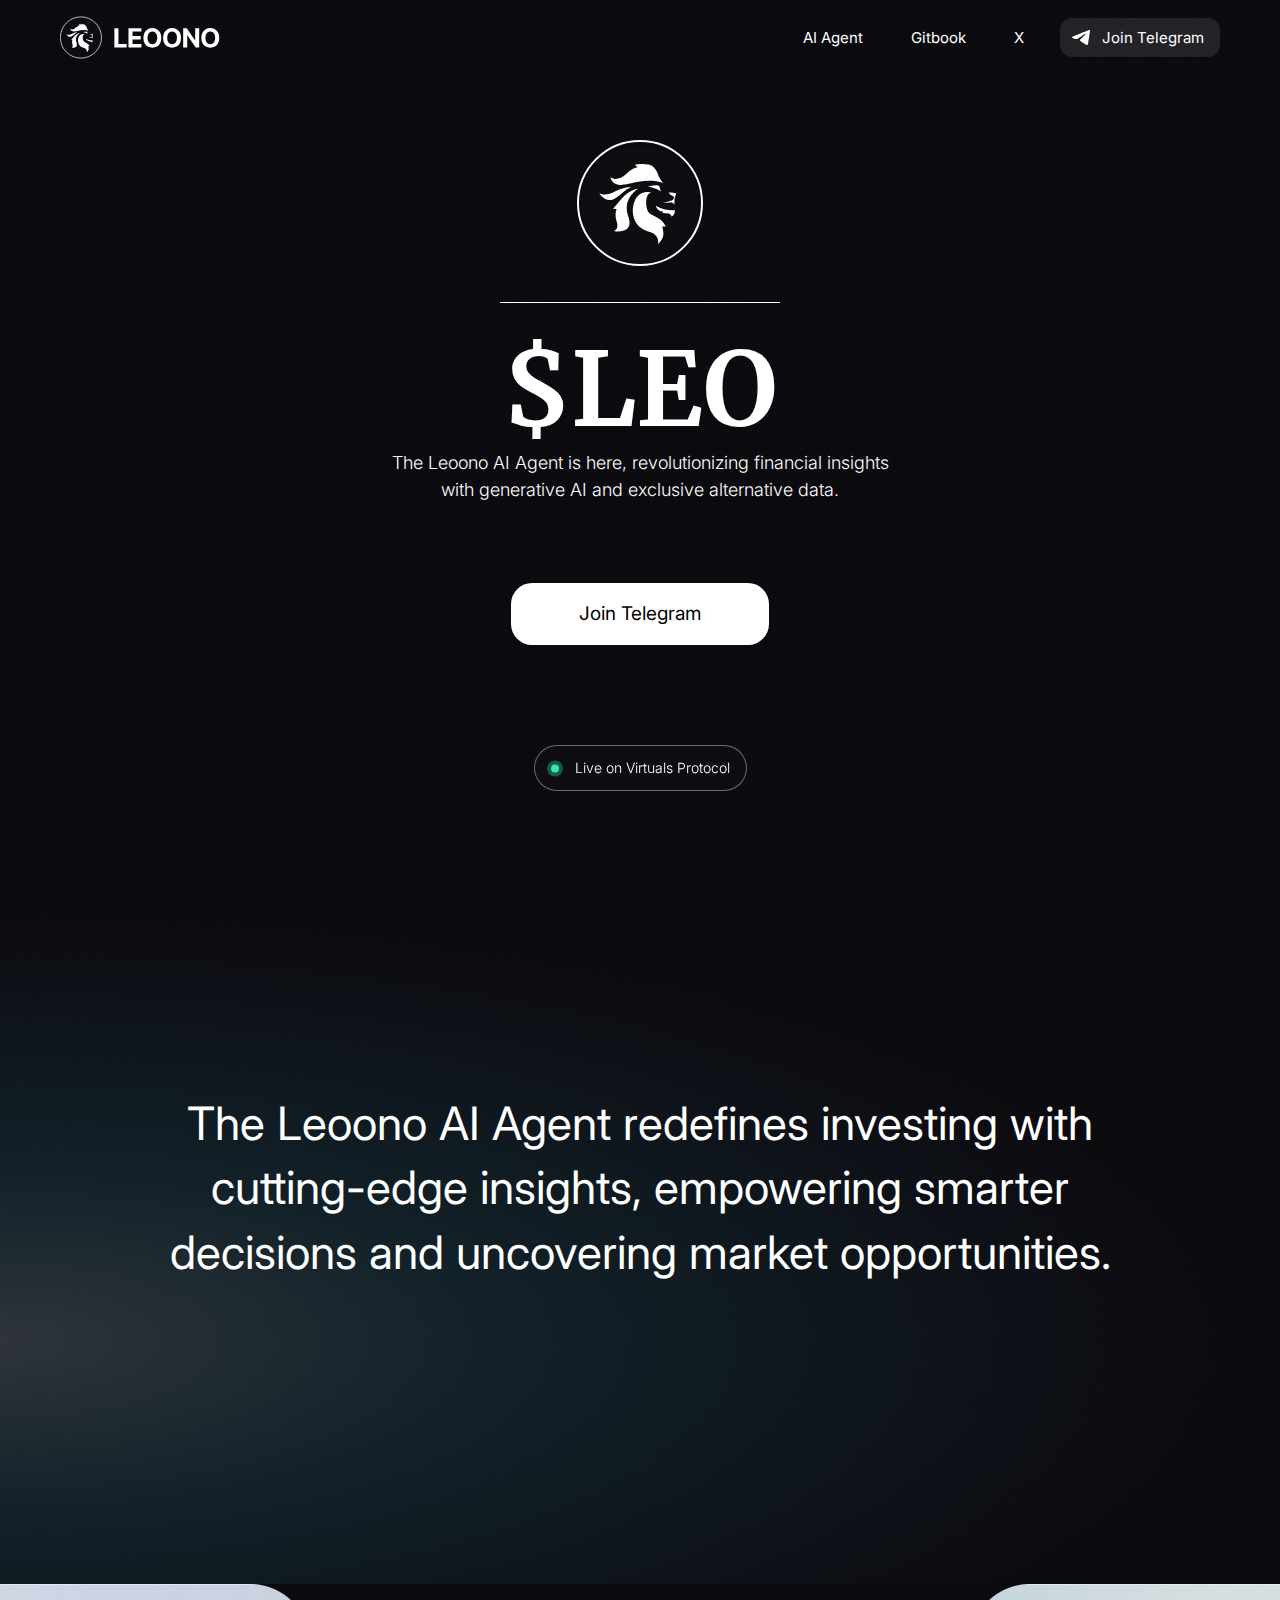
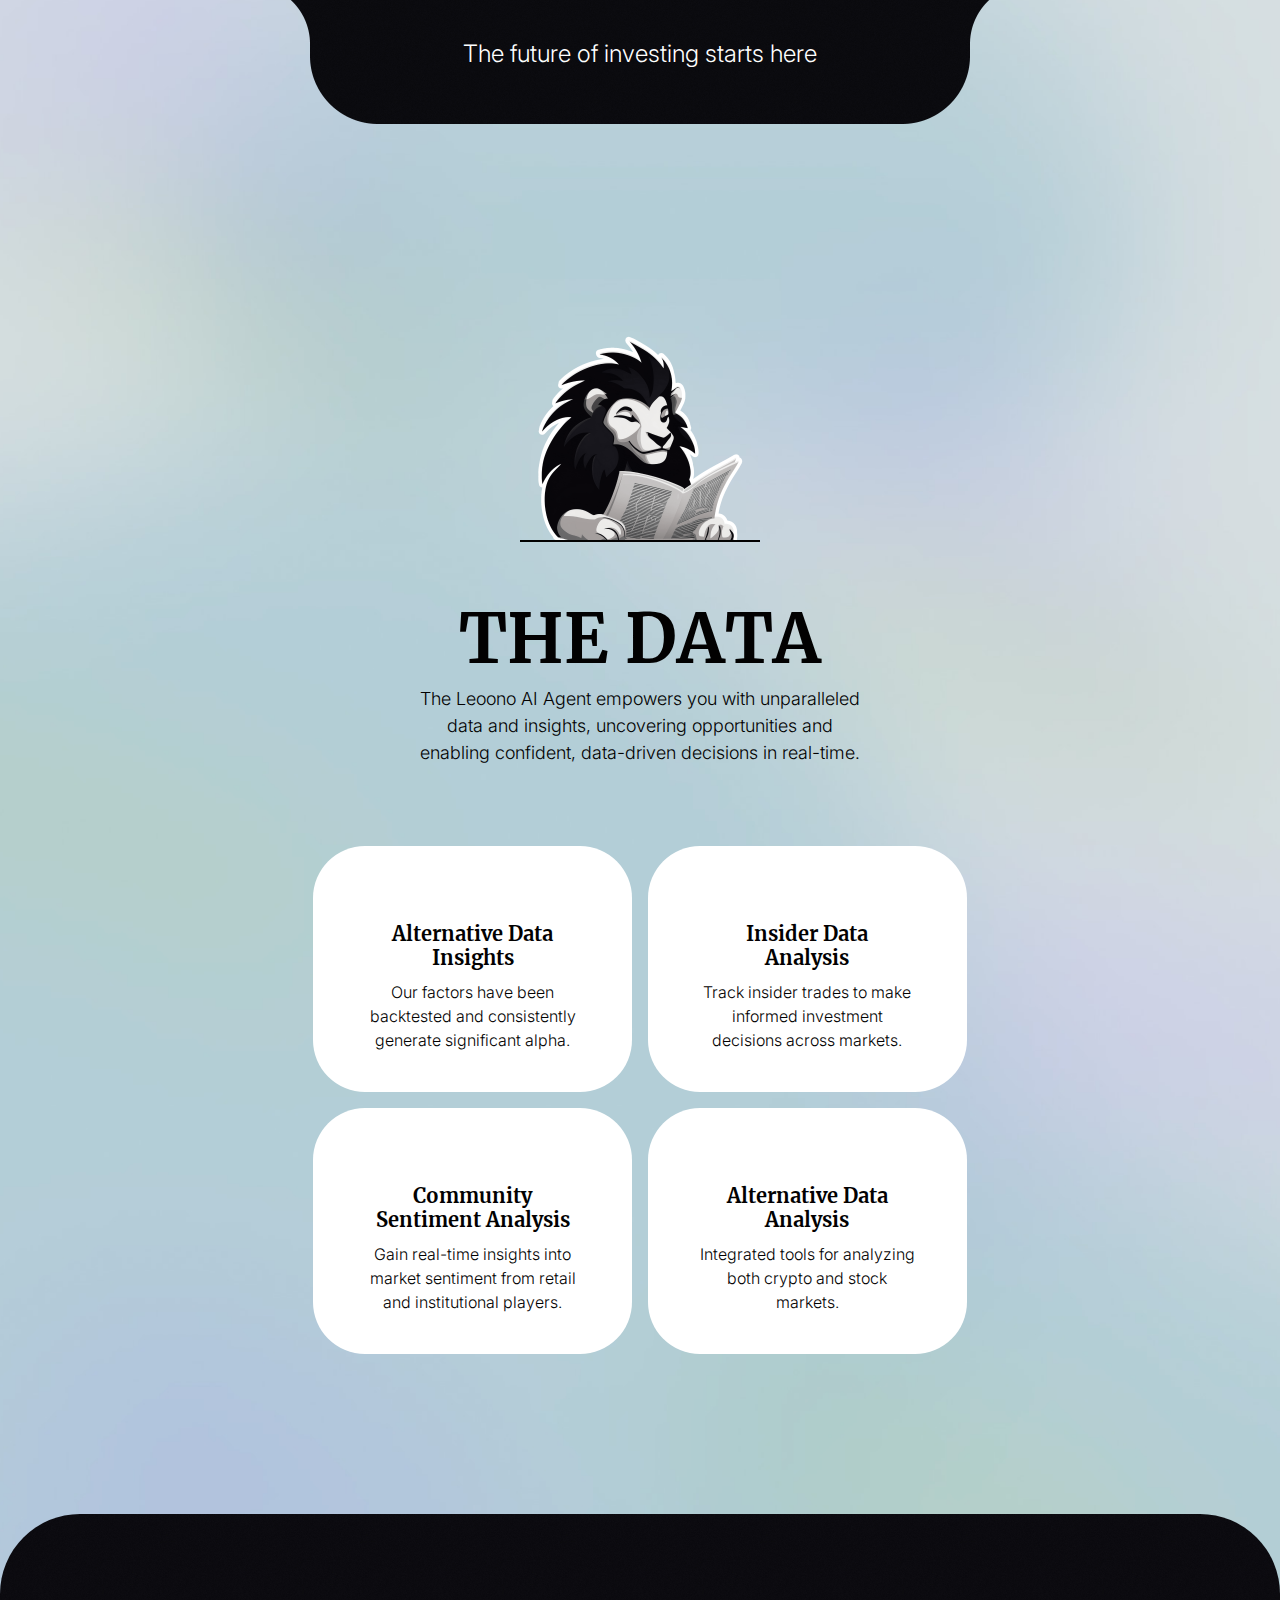
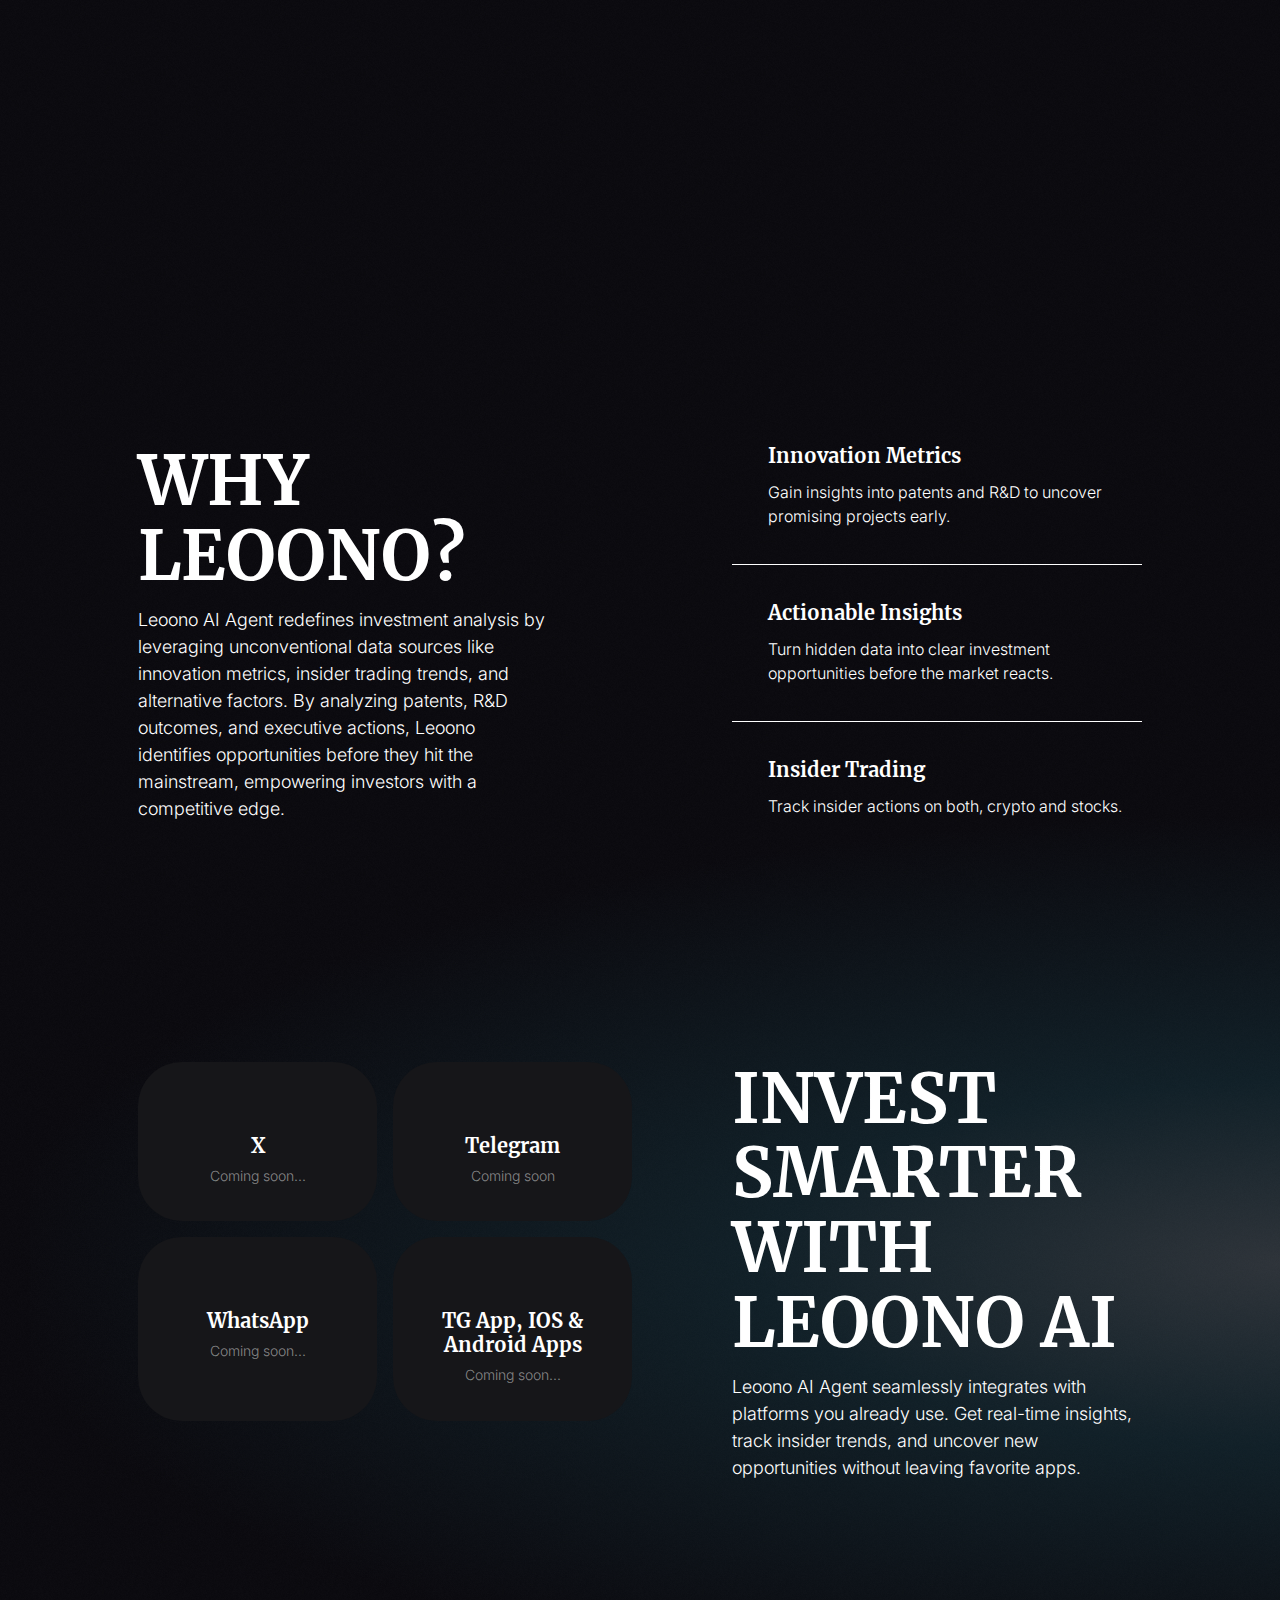
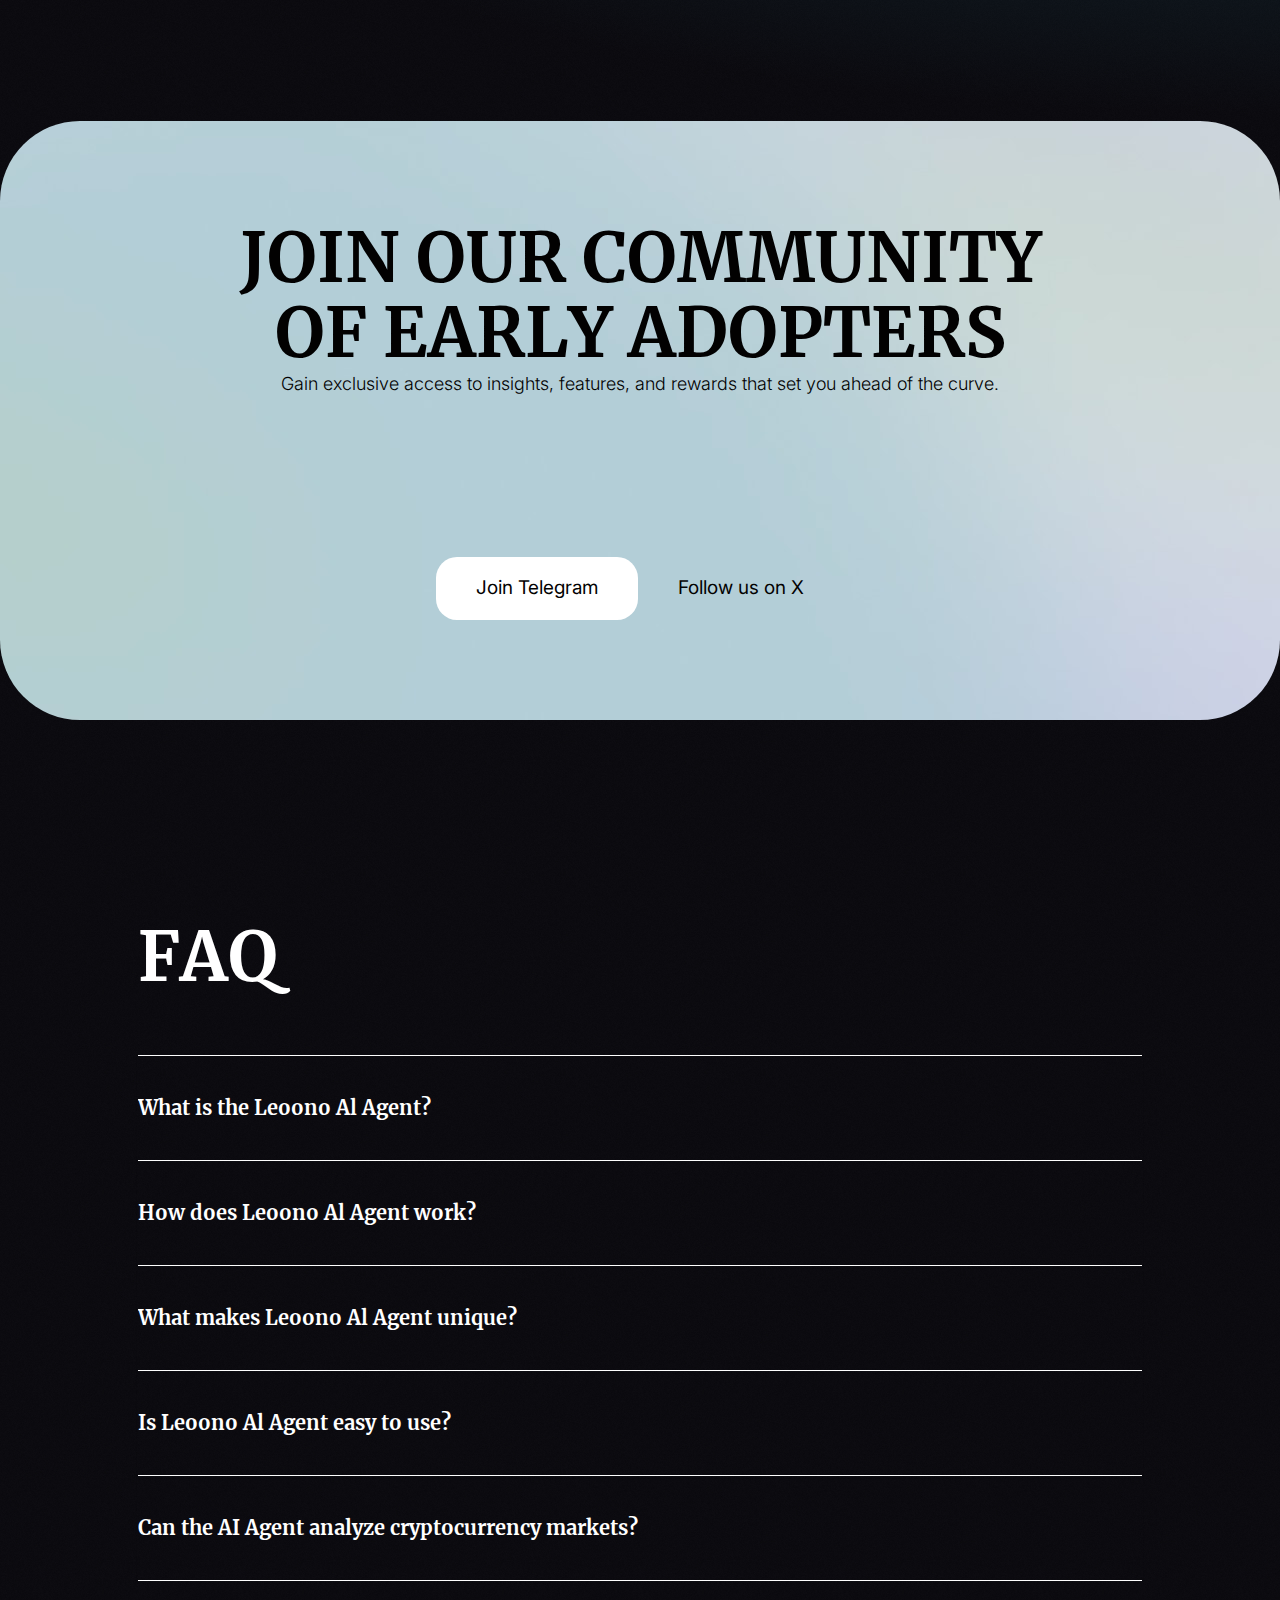
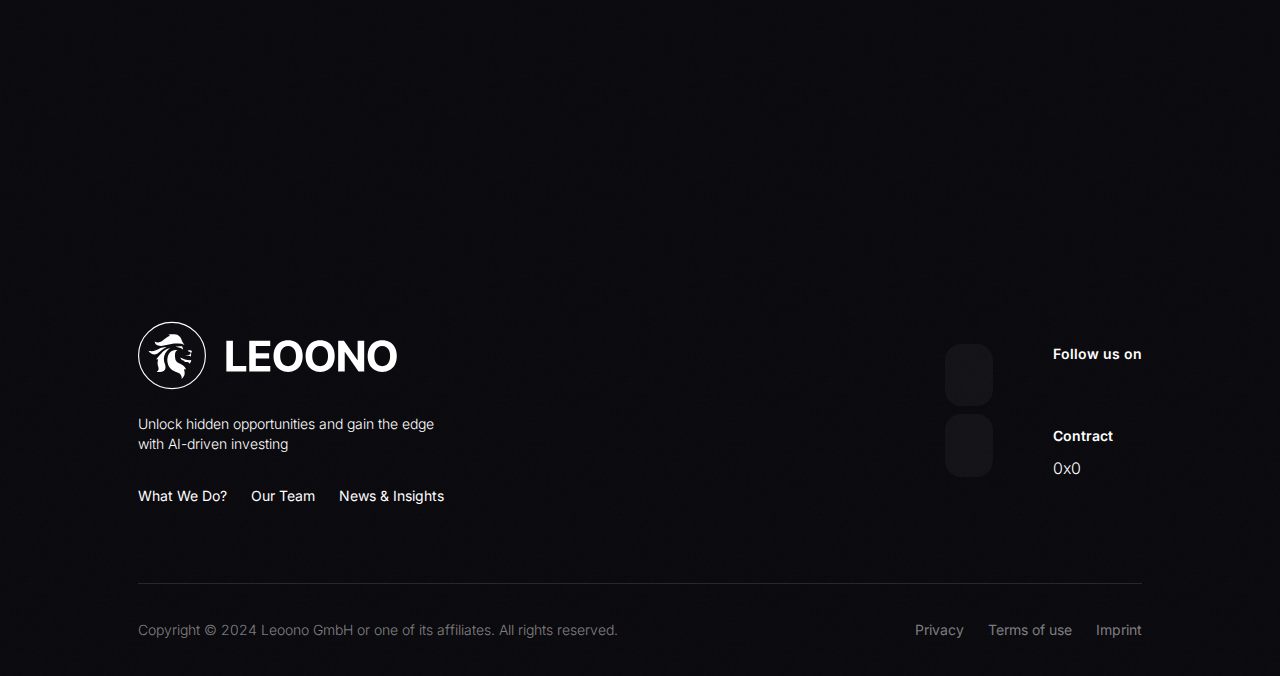
==== commit d0fb8f66: "1" ====
--- a/index-1.htm
+++ b/index-1.htm
@@ -19,7 +19,7 @@
 background: radial-gradient(103.06% 50% at 100% 50%, rgba(158, 184, 194, 0.24) 0%, rgba(37, 103, 120, 0.24) 40.37%, rgba(0, 0, 0, 0.00) 100%);
 }
 
-</style></head><body class="body"><div data-animation="default" class="navbar w-nav" data-easing2="ease" data-easing="ease" data-collapse="medium" role="banner" data-no-scroll="1" data-duration="400" data-doc-height="1"><div class="container-large w-container"><div class="nav-wrapper"><a href="#" class="brand w-nav-brand"><img src="677e62c31dce124094ea594a_Logo-1.svg" loading="lazy" alt="" class="nav-logo"></a><nav role="navigation" class="nav-menu w-nav-menu"><a href="https://t.me/" target="_blank" class="nav-link w-nav-link">AI Agent</a><a href="" target="_blank" class="nav-link w-nav-link">Gitbook</a><a href="https://x.com/ai_leoono" target="_blank" class="nav-link w-nav-link">X</a><a href="https://t.me/" target="_blank" class="button-small w-inline-block"><img src="677e63b4fb57016ef18ffbdf_Telegtam-icon-1.svg" loading="lazy" alt=""><p class="button-text nav">Join Telegram</p></a></nav><div class="menu-button w-nav-button"><img src="67801ebac8f97428906d1838_menu-1.svg" loading="lazy" alt="" class="image-2"></div></div></div></div><section class="section"><div class="hero"><div class="logo-icon"><img src="677e65af3e0af5073d57ee8a_logo-icon-1.svg" loading="lazy" alt="" class="logo-sign"></div><div class="divider"></div><div class="hero-text-wrapper"><h1 class="heading">$LEO</h1><p class="body-large">The Leoono AI Agent is here, revolutionizing financial insights with generative AI and exclusive alternative data.</p></div><a href="https://t.me/" target="_blank" class="button w-inline-block"><p class="button-text">Join Telegram</p></a><div class="badge hero-badge"><img src="677e7736e61606eb066d9fef_dot-1.svg" loading="lazy" alt=""><p class="caption">Live on Virtuals Protocol</p></div></div><div class="hero-animation-wrapper"><div class="hero-animation" data-w-id="6893316a-523c-7c7b-d406-7220c2ce1e89" data-animation-type="spline" data-spline-url="https://prod.spline.design/KT6cWbvZYXccBeTW/scene.splinecode"><canvas></canvas></div></div><div class="intro"><div class="w-layout-blockcontainer container w-container"><p class="display-1">The Leoono AI Agent redefines investing with cutting-edge insights, empowering smarter decisions and uncovering market opportunities.</p></div><div class="gradient-wrapper"><div class="gradient-left"></div></div></div></section><section class="features"><div class="shape"><h5 class="heading-2">The future of investing starts here</h5></div><div class="features-wrapper"><img src="677e84299225d9a840fe8b0f_lion-1.png" loading="lazy" alt="" class="lion-img"><div class="features-title-wrapper"><h2 class="dark"><strong>The Data</strong></h2><p class="body-large dark _460">The Leoono AI Agent empowers you with unparalleled data and insights, uncovering opportunities and enabling confident, data-driven decisions in real-time.</p></div><div class="features-items-wrapper"><div class="features-item"><img src="677e5d6393283089925c8d58/677e812773335a1acba0fd00_Frame%2037-1.svg" loading="lazy" alt=""><div class="features-item-title"><h3 class="h5 dark"><strong>Alternative Data Insights</strong></h3><p class="body-base dark">Our factors have been backtested and consistently generate significant alpha.</p></div></div><div class="features-item"><img src="677e5d6393283089925c8d58/677e8127e537fe8da7f9a811_Frame%2037-1-1.svg" loading="lazy" alt=""><div class="features-item-title"><h3 class="h5 dark"><strong>Insider Data <br>Analysis</strong></h3><p class="body-base dark">Track insider trades to make informed investment decisions across markets.</p></div></div><div class="features-item"><img src="677e5d6393283089925c8d58/677e812798b11060b90df37c_Frame%2037-2-1.svg" loading="lazy" alt=""><div class="features-item-title"><h3 class="h5 dark"><strong>Community Sentiment Analysis</strong></h3><p class="body-base dark">Gain real-time insights into market sentiment from retail and institutional players.</p></div></div><div class="features-item"><img src="677e5d6393283089925c8d58/677e812755722fbd98c75a39_Frame%2037-3-1.svg" loading="lazy" alt=""><div class="features-item-title"><h3 class="h5 dark">Alternative Data Analysis</h3><p class="body-base dark">Integrated tools for analyzing both crypto and stock markets.</p></div></div></div></div></section><section class="section-2"><div class="animation-wrapper"><div class="spline-scene" data-w-id="0d672c23-0e26-91f8-4ebc-6e582e44429b" data-animation-type="spline" data-spline-url="https://prod.spline.design/3Xr2rA0biK6mKIgL/scene.splinecode"><canvas></canvas></div></div><div class="w-layout-blockcontainer container w-container"><div class="content-row"><div class="content-column"><h2 class="left">Why LEoono?</h2><p class="body-large left">Leoono AI Agent redefines investment analysis by leveraging unconventional data sources like innovation metrics, insider trading trends, and alternative factors. By analyzing patents, R&amp;D outcomes, and executive actions, Leoono identifies opportunities before they hit the mainstream, empowering investors with a competitive edge.</p></div><div class="content-column unique-data"><div class="unique-data-item"><img src="677e5d6393283089925c8d58/677fbdb81e88cc81c73046e1_analyse%201-1.svg" loading="lazy" alt="" class="ud-icon"><div class="unique-data-content"><h3 class="h5 left"><strong>Innovation Metrics</strong></h3><p class="body-base left">Gain insights into patents and R&amp;D to uncover promising projects early.</p></div></div><div class="unique-data-item"><img src="677e5d6393283089925c8d58/677fbdb8b3368bb55a991037_bullseye-pointer%201-1.svg" loading="lazy" alt="" class="ud-icon"><div class="unique-data-content"><h3 class="h5 left">Actionable Insights</h3><p class="body-base left">Turn hidden data into clear investment opportunities before the market reacts.</p></div></div><div class="unique-data-item last"><img src="677e5d6393283089925c8d58/677fbdb8865f4a799892449e_chart-scatter%201-1.svg" loading="lazy" alt="" class="ud-icon"><div class="unique-data-content"><h3 class="h5 left">Insider Trading</h3><p class="body-base left">Track insider actions on both, crypto and stocks.</p></div></div></div></div><div class="content-row"><div class="content-column sm-agent"><div class="w-layout-grid grid"><div id="w-node-da20e0db-6f13-a7cc-718d-41ab4ed3125d-925c8d5f" class="sm-item"><img src="677fbf79865f4a79989449c4_Frame-1.svg" loading="lazy" alt=""><div class="sm-item-content"><h3 class="h5">X</h3><p class="caption gray">Coming soon...</p></div></div><div id="w-node-_4c80771d-29b5-2e74-2363-97ee6dd30d7b-925c8d5f" class="sm-item"><img src="677e5d6393283089925c8d58/677fbf79ea80976c42c83dc3_telegram-1%201-1.svg" loading="lazy" alt=""><div class="sm-item-content"><h3 class="h5">Telegram</h3><p class="caption gray">Live</p></div></div><div id="w-node-_363a466f-6a3e-ce3c-e7e7-cc4d12f38021-925c8d5f" class="sm-item"><img src="677fbf7970cfa52b6362d4b8_Frame-1-1.svg" loading="lazy" alt=""><div class="sm-item-content"><h3 class="h5">WhatsApp</h3><p class="caption gray">Coming soon...</p></div></div><div id="w-node-f52961f3-c26c-91b3-c4eb-cf43a803125b-925c8d5f" class="sm-item"><img src="677fbf79be018b4f95cd2419_Frame-2-1.svg" loading="lazy" alt=""><div class="sm-item-content"><h3 class="h5">TG App, IOS &amp; Android Apps</h3><p class="caption gray">Coming soon...</p></div></div></div></div><div class="content-column"><h2 class="left">Invest Smarter with Leoono AI</h2><p class="body-large left">Leoono AI Agent seamlessly integrates with platforms you already use. Get real-time insights, track insider trends, and uncover new opportunities without leaving favorite apps.</p></div></div></div><div class="w-layout-blockcontainer container-large w-container"><div class="main-cta"><div class="cta-wrapper"><h2 class="dark">Join our community of early adopters</h2><p class="body-large dark">Gain exclusive access to insights, features, and rewards that set you ahead of the curve.</p><img src="677fc1460fdb623b5b4ea68f_community-1.png" loading="lazy" sizes="(max-width: 479px) 100vw, 300px" srcset="677fc1460fdb623b5b4ea68f_community-p-500-1.png 500w, 677fc1460fdb623b5b4ea68f_community-1.png 604w" alt="" class="community-img"><div class="cta-buttons-wrapper"><a href="https://t.me/leoono_official" target="_blank" class="button cta w-inline-block"><p class="button-text">Join Telegram</p></a><a href="https://x.com/ai_leoono" target="_blank" class="button cta secondary w-inline-block"><p class="button-text">Follow us on X</p></a></div></div></div></div><div class="w-layout-blockcontainer container w-container"><h2 class="left">FAQ</h2><div data-ix="fade-up-1" class="accordion js-accordion"><div class="accordion__item js-accordion-item"><div class="accordion-header js-accordion-header"><h5 class="question-text">What is the Leoono Al Agent?</h5><img src="677fc71fc3d936dddc5dc2de_minus-1.svg" loading="lazy" alt="" class="faq-minus"><img src="677fc71f5919825783c9b85c_plus-1.svg" loading="lazy" alt="" class="faq-plus"></div><div data-ix="hide-on-load" class="accordion-body js-accordion-body"><div class="accordion-body__contents">Leoono AI Agent is an advanced investment assistant designed to provide real-time insights, analyze insider trading data, and utilize alternative factors to help investors make smarter decisions. There will be a Telegram Mini App and an IOS and Android App. The team has worked in the past 3 years with financial service companies all over the world and is building the most advanced platform for retail investors.</div></div></div><div class="accordion__item js-accordion-item"><div class="accordion-header js-accordion-header"><h5 class="question-text">How does Leoono Al Agent work?</h5><img src="677fc71f5919825783c9b85c_plus-1.svg" loading="lazy" alt="" class="faq-plus"><img src="677fc71fc3d936dddc5dc2de_minus-1.svg" loading="lazy" alt="" class="faq-minus"></div><div data-ix="hide-on-load" class="accordion-body js-accordion-body"><div class="accordion-body__contents">The AI Agent collects and processes data from various sources, including insider trading records, market trends, and alternative data. It applies advanced algorithms to provide actionable insights and personalized recommendations. The AI Agent is currently available on Telegram and can be tested. The full capabilities will be released in Q1 2025 together with the App.</div></div></div><div class="accordion__item js-accordion-item"><div class="accordion-header js-accordion-header"><h5 class="question-text">What makes Leoono Al Agent unique?</h5><img src="677fc71f5919825783c9b85c_plus-1.svg" loading="lazy" alt="" class="faq-plus"><img src="677fc71fc3d936dddc5dc2de_minus-1.svg" loading="lazy" alt="" class="faq-minus"></div><div data-ix="hide-on-load" class="accordion-body js-accordion-body"><div class="accordion-body__contents">Leoono AI Agent combines institutional-grade alternative data, cutting-edge AI, and insider trading analytics. Its ability to democratize this level of data access sets it apart from other tools. Besides of that we are implementing a unique user experience to access community related data.</div></div></div><div class="accordion__item js-accordion-item"><div class="accordion-header js-accordion-header"><h5 class="question-text">Is Leoono Al Agent easy to use?</h5><img src="677fc71f5919825783c9b85c_plus-1.svg" loading="lazy" alt="" class="faq-plus"><img src="677fc71fc3d936dddc5dc2de_minus-1.svg" loading="lazy" alt="" class="faq-minus"></div><div data-ix="hide-on-load" class="accordion-body js-accordion-body"><div class="accordion-body__contents">Leoono AI Agent is designed for both retail and institutional investors. Whether you’re a seasoned trader or a newcomer, the AI Agent offers tools to improve your investment strategies. Currently it can be used to check investments with our factors.</div></div></div><div class="accordion__item js-accordion-item"><div class="accordion-header js-accordion-header"><h5 class="question-text"><strong> Can the AI Agent analyze cryptocurrency markets?</strong></h5><img src="677fc71f5919825783c9b85c_plus-1.svg" loading="lazy" alt="" class="faq-plus"><img src="677fc71fc3d936dddc5dc2de_minus-1.svg" loading="lazy" alt="" class="faq-minus"></div><div data-ix="hide-on-load" class="accordion-body js-accordion-body"><div class="accordion-body__contents">Yes, the Leoono AI Agent will include features specifically designed to track cryptocurrency trends, whale movements, and on-chain data.</div></div></div></div></div><div class="gradient-wrapper data-block"><div class="gradient-right"></div></div></section><section class="footer"><div class="w-layout-blockcontainer container w-container"><div class="top-footer"><div class="company-info"><div class="footer-logo-wrapper"><img src="677e62c31dce124094ea594a_Logo-1.svg" loading="lazy" alt="" class="nav-logo footer"><p class="caption footer">Unlock hidden opportunities and gain the edge with AI-driven investing</p></div><div class="footer-links"><a href="https://www.leoono.com/what-we-do" target="_blank" class="link-small">What We Do?</a><a href="https://www.leoono.com/our-team" target="_blank" class="link-small">Our Team</a><a href="https://www.leoono.com/news-insights" target="_blank" class="link-small">News &amp; Insights</a></div></div><div class="crypto-info"><div class="tracking-tools-wrapper"><a href="https://dexscreener.com/" target="_blank" class="tracking-tool w-inline-block"><img src="677fcd247962fbc72b71ae7c_dex-1.svg" loading="lazy" alt="" class="image-3"></a><a href="https://www.geckoterminal.com/base/pools/" target="_blank" class="tracking-tool w-inline-block"><img src="677fcd2400269f526be4482f_gecko-1.png" loading="lazy" alt="" class="gecko-img"></a></div><div class="div-block"><div class="sm-info"><h5 class="heading-3">Follow us on</h5><div class="sm-links"><a href="https://x.com/ai_leoono" target="_blank" class="w-inline-block"><img src="677fceaed00d7ac187e6ad47_Frame-1.svg" loading="lazy" alt=""></a><a href="" target="_blank" class="w-inline-block"><img src="677fceae4c3084ed7598454c_Frame-1-1.svg" loading="lazy" alt=""></a><a href="" target="_blank" class="w-inline-block"><img src="677fceae00269f526be628e6_Frame-2-1.svg" loading="lazy" alt=""></a><a href="" target="_blank" class="w-inline-block"><img src="677fceaef9490909b83c40e2_Frame-3-1.svg" loading="lazy" alt=""></a></div></div><div class="sm-info"><h5 class="heading-3">Contract</h5><a href="https://app.virtuals.io/virtuals/" target="_blank" class="contract w-inline-block"><p class="body-base">0x0</p><img src="677fd04f463c2cbeae3af6bd_arrow-up-right-1.svg" loading="lazy" alt=""></a></div></div></div></div><div class="bottom-footer"><p class="caption gray footer">Copyright © 2024 Leoono GmbH or one of its affiliates. All rights reserved.</p><div class="footer-links"><a href="https://www.leoono.com/impressum-und-datenschutz" target="_blank" class="link-small gray">Privacy</a><a href="https://www.leoono.com/impressum-und-datenschutz" target="_blank" class="link-small gray">Terms of use</a><a href="https://www.leoono.com/impressum-und-datenschutz" target="_blank" class="link-small gray">Imprint</a></div></div></div></section><script src="jquery-3.5.1.min.dc5e7f18c8-1.js?site=677e5d6393283089925c8d58" type="text/javascript" integrity="sha256-9/aliU8dGd2tb6OSsuzixeV4y/faTqgFtohetphbbj0=" crossorigin="anonymous"></script><script src="leoono-ai.697a9a448c146ee44a325833af70e59d-1.js" type="text/javascript"></script><script>
+</style></head><body class="body"><div data-animation="default" class="navbar w-nav" data-easing2="ease" data-easing="ease" data-collapse="medium" role="banner" data-no-scroll="1" data-duration="400" data-doc-height="1"><div class="container-large w-container"><div class="nav-wrapper"><a href="#" class="brand w-nav-brand"><img src="677e62c31dce124094ea594a_Logo-1.svg" loading="lazy" alt="" class="nav-logo"></a><nav role="navigation" class="nav-menu w-nav-menu"><a href="https://t.me/" target="_blank" class="nav-link w-nav-link">AI Agent</a><a href="" target="_blank" class="nav-link w-nav-link">Gitbook</a><a href="https://x.com/ai_leoono" target="_blank" class="nav-link w-nav-link">X</a><a href="https://t.me/" target="_blank" class="button-small w-inline-block"><img src="677e63b4fb57016ef18ffbdf_Telegtam-icon-1.svg" loading="lazy" alt=""><p class="button-text nav">Join Telegram</p></a></nav><div class="menu-button w-nav-button"><img src="67801ebac8f97428906d1838_menu-1.svg" loading="lazy" alt="" class="image-2"></div></div></div></div><section class="section"><div class="hero"><div class="logo-icon"><img src="677e65af3e0af5073d57ee8a_logo-icon-1.svg" loading="lazy" alt="" class="logo-sign"></div><div class="divider"></div><div class="hero-text-wrapper"><h1 class="heading">$LEO</h1><p class="body-large">The Leoono AI Agent is here, revolutionizing financial insights with generative AI and exclusive alternative data.</p></div><a href="https://t.me/" target="_blank" class="button w-inline-block"><p class="button-text">Join Telegram</p></a><div class="badge hero-badge"><img src="677e7736e61606eb066d9fef_dot-1.svg" loading="lazy" alt=""><p class="caption">Live on Virtuals Protocol</p></div></div><div class="hero-animation-wrapper"><div class="hero-animation" data-w-id="6893316a-523c-7c7b-d406-7220c2ce1e89" data-animation-type="spline" data-spline-url="https://prod.spline.design/KT6cWbvZYXccBeTW/scene.splinecode"><canvas></canvas></div></div><div class="intro"><div class="w-layout-blockcontainer container w-container"><p class="display-1">The Leoono AI Agent redefines investing with cutting-edge insights, empowering smarter decisions and uncovering market opportunities.</p></div><div class="gradient-wrapper"><div class="gradient-left"></div></div></div></section><section class="features"><div class="shape"><h5 class="heading-2">The future of investing starts here</h5></div><div class="features-wrapper"><img src="677e84299225d9a840fe8b0f_lion-1.png" loading="lazy" alt="" class="lion-img"><div class="features-title-wrapper"><h2 class="dark"><strong>The Data</strong></h2><p class="body-large dark _460">The Leoono AI Agent empowers you with unparalleled data and insights, uncovering opportunities and enabling confident, data-driven decisions in real-time.</p></div><div class="features-items-wrapper"><div class="features-item"><img src="677e5d6393283089925c8d58/677e812773335a1acba0fd00_Frame%2037-1.svg" loading="lazy" alt=""><div class="features-item-title"><h3 class="h5 dark"><strong>Alternative Data Insights</strong></h3><p class="body-base dark">Our factors have been backtested and consistently generate significant alpha.</p></div></div><div class="features-item"><img src="677e5d6393283089925c8d58/677e8127e537fe8da7f9a811_Frame%2037-1-1.svg" loading="lazy" alt=""><div class="features-item-title"><h3 class="h5 dark"><strong>Insider Data <br>Analysis</strong></h3><p class="body-base dark">Track insider trades to make informed investment decisions across markets.</p></div></div><div class="features-item"><img src="677e5d6393283089925c8d58/677e812798b11060b90df37c_Frame%2037-2-1.svg" loading="lazy" alt=""><div class="features-item-title"><h3 class="h5 dark"><strong>Community Sentiment Analysis</strong></h3><p class="body-base dark">Gain real-time insights into market sentiment from retail and institutional players.</p></div></div><div class="features-item"><img src="677e5d6393283089925c8d58/677e812755722fbd98c75a39_Frame%2037-3-1.svg" loading="lazy" alt=""><div class="features-item-title"><h3 class="h5 dark">Alternative Data Analysis</h3><p class="body-base dark">Integrated tools for analyzing both crypto and stock markets.</p></div></div></div></div></section><section class="section-2"><div class="animation-wrapper"><div class="spline-scene" data-w-id="0d672c23-0e26-91f8-4ebc-6e582e44429b" data-animation-type="spline" data-spline-url="https://prod.spline.design/3Xr2rA0biK6mKIgL/scene.splinecode"><canvas></canvas></div></div><div class="w-layout-blockcontainer container w-container"><div class="content-row"><div class="content-column"><h2 class="left">Why LEoono?</h2><p class="body-large left">Leoono AI Agent redefines investment analysis by leveraging unconventional data sources like innovation metrics, insider trading trends, and alternative factors. By analyzing patents, R&amp;D outcomes, and executive actions, Leoono identifies opportunities before they hit the mainstream, empowering investors with a competitive edge.</p></div><div class="content-column unique-data"><div class="unique-data-item"><img src="677e5d6393283089925c8d58/677fbdb81e88cc81c73046e1_analyse%201-1.svg" loading="lazy" alt="" class="ud-icon"><div class="unique-data-content"><h3 class="h5 left"><strong>Innovation Metrics</strong></h3><p class="body-base left">Gain insights into patents and R&amp;D to uncover promising projects early.</p></div></div><div class="unique-data-item"><img src="677e5d6393283089925c8d58/677fbdb8b3368bb55a991037_bullseye-pointer%201-1.svg" loading="lazy" alt="" class="ud-icon"><div class="unique-data-content"><h3 class="h5 left">Actionable Insights</h3><p class="body-base left">Turn hidden data into clear investment opportunities before the market reacts.</p></div></div><div class="unique-data-item last"><img src="677e5d6393283089925c8d58/677fbdb8865f4a799892449e_chart-scatter%201-1.svg" loading="lazy" alt="" class="ud-icon"><div class="unique-data-content"><h3 class="h5 left">Insider Trading</h3><p class="body-base left">Track insider actions on both, crypto and stocks.</p></div></div></div></div><div class="content-row"><div class="content-column sm-agent"><div class="w-layout-grid grid"><div id="w-node-da20e0db-6f13-a7cc-718d-41ab4ed3125d-925c8d5f" class="sm-item"><img src="677fbf79865f4a79989449c4_Frame-1.svg" loading="lazy" alt=""><div class="sm-item-content"><h3 class="h5">X</h3><p class="caption gray">Coming soon...</p></div></div><div id="w-node-_4c80771d-29b5-2e74-2363-97ee6dd30d7b-925c8d5f" class="sm-item"><img src="677e5d6393283089925c8d58/677fbf79ea80976c42c83dc3_telegram-1%201-1.svg" loading="lazy" alt=""><div class="sm-item-content"><h3 class="h5">Telegram</h3><p class="caption gray">Coming soon</p></div></div><div id="w-node-_363a466f-6a3e-ce3c-e7e7-cc4d12f38021-925c8d5f" class="sm-item"><img src="677fbf7970cfa52b6362d4b8_Frame-1-1.svg" loading="lazy" alt=""><div class="sm-item-content"><h3 class="h5">WhatsApp</h3><p class="caption gray">Coming soon...</p></div></div><div id="w-node-f52961f3-c26c-91b3-c4eb-cf43a803125b-925c8d5f" class="sm-item"><img src="677fbf79be018b4f95cd2419_Frame-2-1.svg" loading="lazy" alt=""><div class="sm-item-content"><h3 class="h5">TG App, IOS &amp; Android Apps</h3><p class="caption gray">Coming soon...</p></div></div></div></div><div class="content-column"><h2 class="left">Invest Smarter with Leoono AI</h2><p class="body-large left">Leoono AI Agent seamlessly integrates with platforms you already use. Get real-time insights, track insider trends, and uncover new opportunities without leaving favorite apps.</p></div></div></div><div class="w-layout-blockcontainer container-large w-container"><div class="main-cta"><div class="cta-wrapper"><h2 class="dark">Join our community of early adopters</h2><p class="body-large dark">Gain exclusive access to insights, features, and rewards that set you ahead of the curve.</p><img src="677fc1460fdb623b5b4ea68f_community-1.png" loading="lazy" sizes="(max-width: 479px) 100vw, 300px" srcset="677fc1460fdb623b5b4ea68f_community-p-500-1.png 500w, 677fc1460fdb623b5b4ea68f_community-1.png 604w" alt="" class="community-img"><div class="cta-buttons-wrapper"><a href="https://t.me/" target="_blank" class="button cta w-inline-block"><p class="button-text">Join Telegram</p></a><a href="https://x.com/ai_leoono" target="_blank" class="button cta secondary w-inline-block"><p class="button-text">Follow us on X</p></a></div></div></div></div><div class="w-layout-blockcontainer container w-container"><h2 class="left">FAQ</h2><div data-ix="fade-up-1" class="accordion js-accordion"><div class="accordion__item js-accordion-item"><div class="accordion-header js-accordion-header"><h5 class="question-text">What is the Leoono Al Agent?</h5><img src="677fc71fc3d936dddc5dc2de_minus-1.svg" loading="lazy" alt="" class="faq-minus"><img src="677fc71f5919825783c9b85c_plus-1.svg" loading="lazy" alt="" class="faq-plus"></div><div data-ix="hide-on-load" class="accordion-body js-accordion-body"><div class="accordion-body__contents">Leoono AI Agent is an advanced investment assistant designed to provide real-time insights, analyze insider trading data, and utilize alternative factors to help investors make smarter decisions. There will be a Telegram Mini App and an IOS and Android App. The team has worked in the past 3 years with financial service companies all over the world and is building the most advanced platform for retail investors.</div></div></div><div class="accordion__item js-accordion-item"><div class="accordion-header js-accordion-header"><h5 class="question-text">How does Leoono Al Agent work?</h5><img src="677fc71f5919825783c9b85c_plus-1.svg" loading="lazy" alt="" class="faq-plus"><img src="677fc71fc3d936dddc5dc2de_minus-1.svg" loading="lazy" alt="" class="faq-minus"></div><div data-ix="hide-on-load" class="accordion-body js-accordion-body"><div class="accordion-body__contents">The AI Agent collects and processes data from various sources, including insider trading records, market trends, and alternative data. It applies advanced algorithms to provide actionable insights and personalized recommendations. The AI Agent is currently available on Telegram and can be tested. The full capabilities will be released in Q1 2025 together with the App.</div></div></div><div class="accordion__item js-accordion-item"><div class="accordion-header js-accordion-header"><h5 class="question-text">What makes Leoono Al Agent unique?</h5><img src="677fc71f5919825783c9b85c_plus-1.svg" loading="lazy" alt="" class="faq-plus"><img src="677fc71fc3d936dddc5dc2de_minus-1.svg" loading="lazy" alt="" class="faq-minus"></div><div data-ix="hide-on-load" class="accordion-body js-accordion-body"><div class="accordion-body__contents">Leoono AI Agent combines institutional-grade alternative data, cutting-edge AI, and insider trading analytics. Its ability to democratize this level of data access sets it apart from other tools. Besides of that we are implementing a unique user experience to access community related data.</div></div></div><div class="accordion__item js-accordion-item"><div class="accordion-header js-accordion-header"><h5 class="question-text">Is Leoono Al Agent easy to use?</h5><img src="677fc71f5919825783c9b85c_plus-1.svg" loading="lazy" alt="" class="faq-plus"><img src="677fc71fc3d936dddc5dc2de_minus-1.svg" loading="lazy" alt="" class="faq-minus"></div><div data-ix="hide-on-load" class="accordion-body js-accordion-body"><div class="accordion-body__contents">Leoono AI Agent is designed for both retail and institutional investors. Whether you’re a seasoned trader or a newcomer, the AI Agent offers tools to improve your investment strategies. Currently it can be used to check investments with our factors.</div></div></div><div class="accordion__item js-accordion-item"><div class="accordion-header js-accordion-header"><h5 class="question-text"><strong> Can the AI Agent analyze cryptocurrency markets?</strong></h5><img src="677fc71f5919825783c9b85c_plus-1.svg" loading="lazy" alt="" class="faq-plus"><img src="677fc71fc3d936dddc5dc2de_minus-1.svg" loading="lazy" alt="" class="faq-minus"></div><div data-ix="hide-on-load" class="accordion-body js-accordion-body"><div class="accordion-body__contents">Yes, the Leoono AI Agent will include features specifically designed to track cryptocurrency trends, whale movements, and on-chain data.</div></div></div></div></div><div class="gradient-wrapper data-block"><div class="gradient-right"></div></div></section><section class="footer"><div class="w-layout-blockcontainer container w-container"><div class="top-footer"><div class="company-info"><div class="footer-logo-wrapper"><img src="677e62c31dce124094ea594a_Logo-1.svg" loading="lazy" alt="" class="nav-logo footer"><p class="caption footer">Unlock hidden opportunities and gain the edge with AI-driven investing</p></div><div class="footer-links"><a href="" target="_blank" class="link-small">What We Do?</a><a href="" target="_blank" class="link-small">Our Team</a><a href="" target="_blank" class="link-small">News &amp; Insights</a></div></div><div class="crypto-info"><div class="tracking-tools-wrapper"><a href="https://dexscreener.com/" target="_blank" class="tracking-tool w-inline-block"><img src="677fcd247962fbc72b71ae7c_dex-1.svg" loading="lazy" alt="" class="image-3"></a><a href="https://www.geckoterminal.com/base/pools/" target="_blank" class="tracking-tool w-inline-block"><img src="677fcd2400269f526be4482f_gecko-1.png" loading="lazy" alt="" class="gecko-img"></a></div><div class="div-block"><div class="sm-info"><h5 class="heading-3">Follow us on</h5><div class="sm-links"><a href="https://x.com/ai_leoono" target="_blank" class="w-inline-block"><img src="677fceaed00d7ac187e6ad47_Frame-1.svg" loading="lazy" alt=""></a><a href="" target="_blank" class="w-inline-block"><img src="677fceae4c3084ed7598454c_Frame-1-1.svg" loading="lazy" alt=""></a><a href="" target="_blank" class="w-inline-block"><img src="677fceae00269f526be628e6_Frame-2-1.svg" loading="lazy" alt=""></a><a href="" target="_blank" class="w-inline-block"><img src="677fceaef9490909b83c40e2_Frame-3-1.svg" loading="lazy" alt=""></a></div></div><div class="sm-info"><h5 class="heading-3">Contract</h5><a href="https://app.virtuals.io/virtuals/" target="_blank" class="contract w-inline-block"><p class="body-base">0x0</p><img src="677fd04f463c2cbeae3af6bd_arrow-up-right-1.svg" loading="lazy" alt=""></a></div></div></div></div><div class="bottom-footer"><p class="caption gray footer">Copyright © 2024 Leoono GmbH or one of its affiliates. All rights reserved.</p><div class="footer-links"><a href="" target="_blank" class="link-small gray">Privacy</a><a href="" target="_blank" class="link-small gray">Terms of use</a><a href="" target="_blank" class="link-small gray">Imprint</a></div></div></div></section><script src="jquery-3.5.1.min.dc5e7f18c8-1.js?site=677e5d6393283089925c8d58" type="text/javascript" integrity="sha256-9/aliU8dGd2tb6OSsuzixeV4y/faTqgFtohetphbbj0=" crossorigin="anonymous"></script><script src="leoono-ai.697a9a448c146ee44a325833af70e59d-1.js" type="text/javascript"></script><script>
 var accordion = (function(){
   
   var $accordion = $('.js-accordion');
